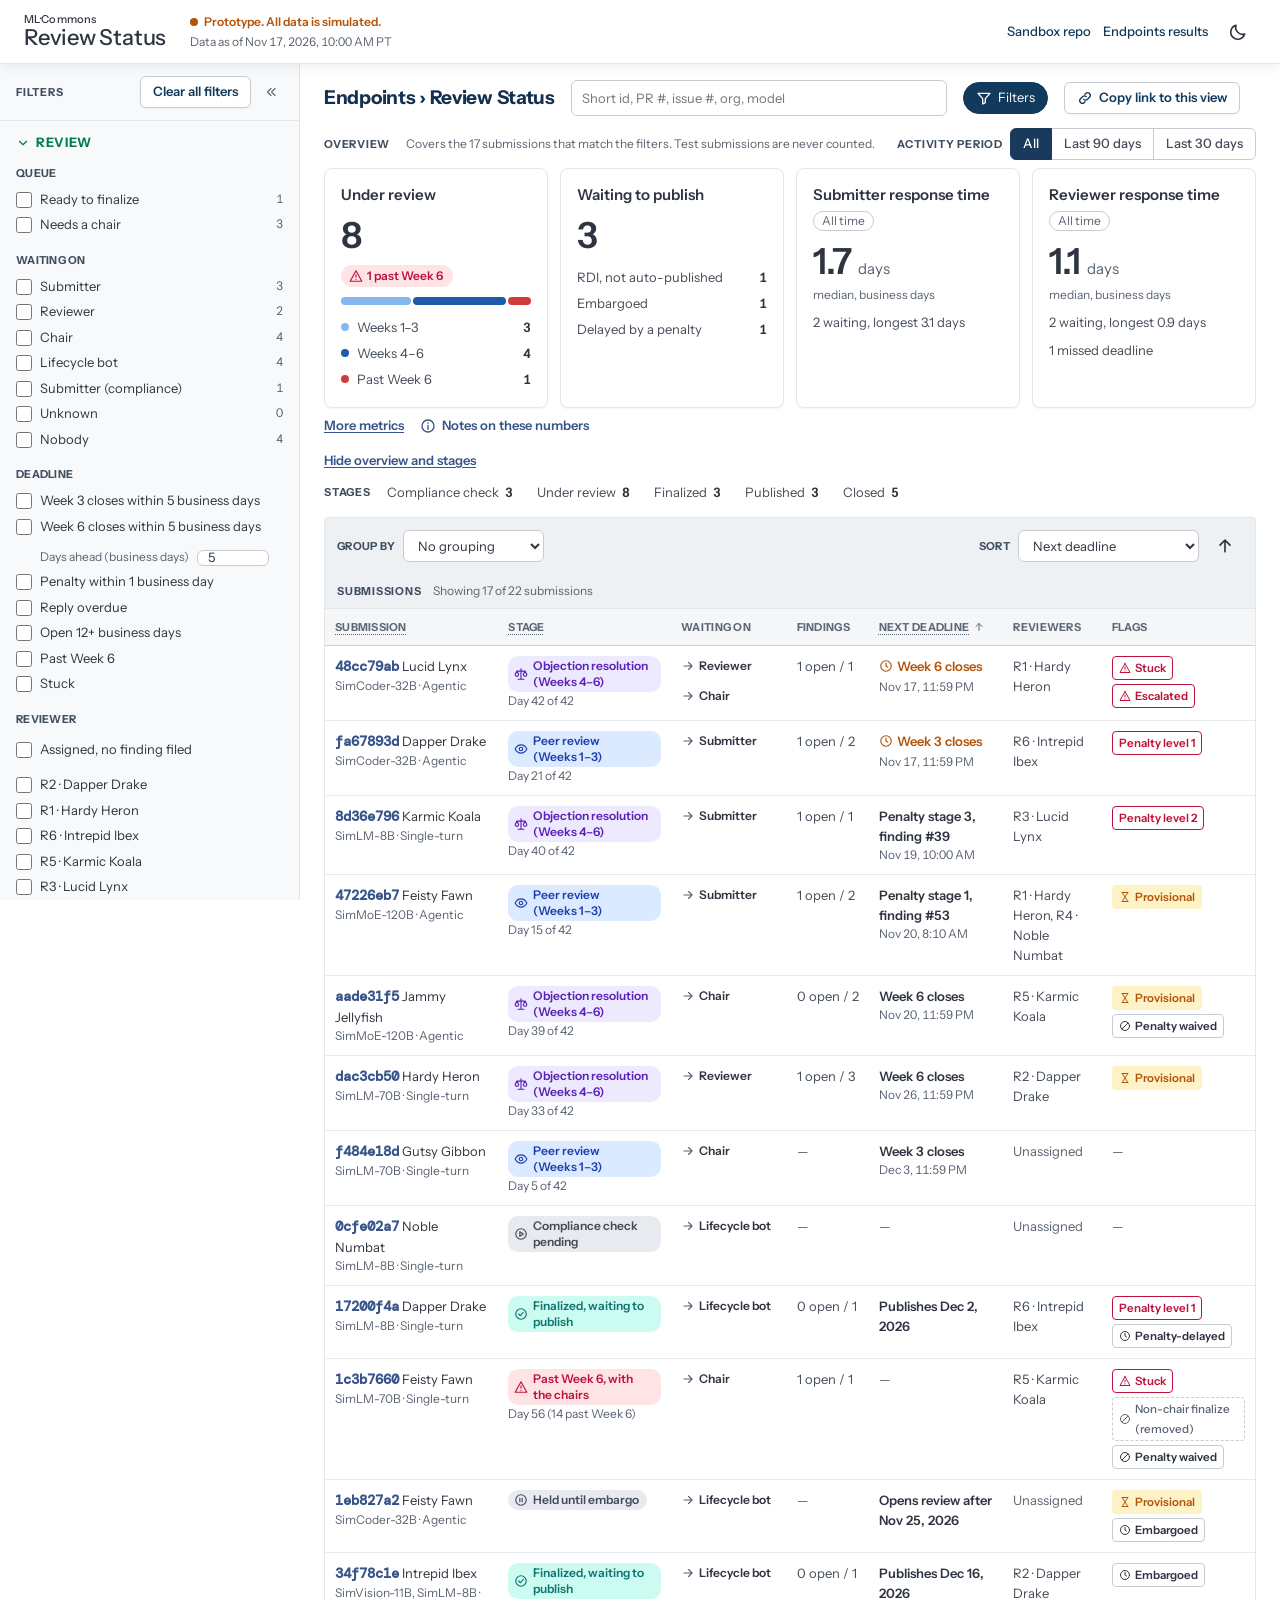
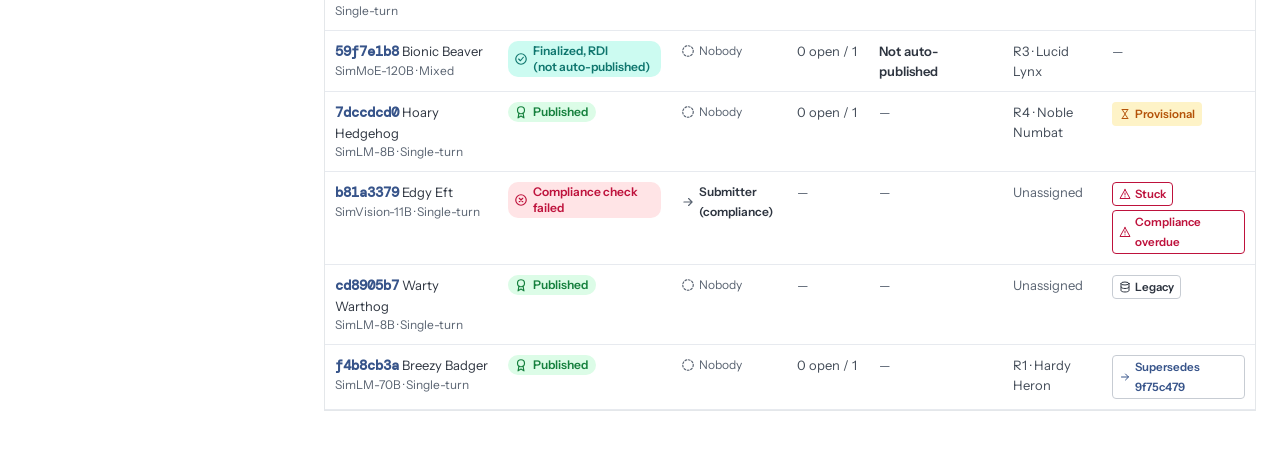
==== docs/index.html @ 15ade40d "Phones: shorter sticky bar, jumps and focus clear the sticky bars, pinned way back from a finding Fr" ====
<!doctype html>
<html lang="en">
<head>
  <meta charset="utf-8">
  <meta name="viewport" content="width=device-width, initial-scale=1">
  <title>Endpoints Review Status</title>
  <meta name="description" content="Read-only view of MLCommons Endpoints submissions in review. Prototype with simulated data.">
  <script>
    // Apply the theme before first paint (same cookie as the results visualizer).
    (function () {
      try {
        var m = document.cookie.match(/(?:^|; )theme=([^;]*)/);
        var t = m ? m[1] : null;
        var dark = t === 'dark' || (!t && window.matchMedia('(prefers-color-scheme: dark)').matches);
        if (dark) document.documentElement.classList.add('dark');
      } catch (e) { /* ignore */ }
    })();
  </script>
  <link rel="preconnect" href="https://fonts.googleapis.com">
  <link rel="preconnect" href="https://fonts.gstatic.com" crossorigin>
  <link href="https://fonts.googleapis.com/css2?family=DM+Mono:wght@400;500&family=Instrument+Sans:wght@400..700&display=swap" rel="stylesheet">
  <script>
    // If a module fails to load (e.g. a cached old file next to a new one), say so instead of
    // leaving the page blank. Plain text here: copy.js may be the file that failed.
    window.addEventListener('load', function () {
      if (window.reviewStatusReady) return;
      var n = document.getElementById('load-error');
      if (n) n.hidden = false;
    });
  </script>
  <link rel="stylesheet" href="v/3242153cf1/styles.css">
  <script type="module" src="v/3242153cf1/js/app.js"></script>
</head>
<body>
  <script>
    // Apply the remembered "filters hidden" choice before first paint (app.js stores it).
    try { if (localStorage.getItem('reviewStatus.filtersHidden') === '1') document.body.classList.add('filters-hidden'); } catch (e) { /* show by default */ }
  </script>
  <p id="load-error" class="load-error" role="alert" hidden>The page did not load. Reload it (Ctrl+Shift+R, or Cmd+Shift+R on a Mac). If it still fails, tell the page owner.</p>
  <a class="skip" href="#main" data-copy="app.skipToList">Skip to submissions</a>

  <header class="site-header">
    <div class="brand">
      <span class="brand-top" data-copy="app.brandTop">ML·Commons</span>
      <span class="brand-bottom" data-copy="app.brandBottom">Review Status</span>
    </div>
    <div class="proto">
      <span class="proto-note"><span class="proto-dot" aria-hidden="true"></span><span data-copy="app.prototype">Prototype. All data is simulated.</span></span>
      <span id="as-of" class="as-of"></span>
    </div>
    <nav class="header-links">
      <button type="button" id="menu-toggle" class="icon-btn only-phone" aria-expanded="false" aria-controls="hdr-links" data-copy-attr="aria-label:app.menu"><svg class="icon" viewBox="0 0 24 24" fill="none" stroke="currentColor" stroke-width="2" stroke-linecap="round" aria-hidden="true"><path d="M4 6h16M4 12h16M4 18h16"/></svg></button>
      <span id="hdr-links" class="hdr-links">
        <a id="source-link" class="hlink" target="_blank" rel="noopener noreferrer" hidden data-copy="app.sourceRepo">Sandbox repo</a>
        <a id="results-link" class="hlink" target="_blank" rel="noopener noreferrer" data-copy="app.resultsLink">Endpoints results</a>
      </span>
      <button type="button" id="theme-toggle" class="icon-btn" data-copy-attr="aria-label:app.themeToggle"></button>
    </nav>
  </header>

  <div id="notes" class="notes"></div>
  <p id="load-status" class="load-status" role="status"></p>

  <div class="app">
    <aside id="filters" class="sidebar" aria-label="Filters" data-copy-attr="aria-label:filters.title">
      <div id="filters-body"></div>
    </aside>
    <div id="backdrop" class="backdrop" hidden></div>

    <main id="main" class="main" tabindex="-1">
      <div id="list-view">
        <div class="title-row">
          <h1 class="view-heading"><span data-copy="app.suite">Endpoints</span> › <span data-copy="app.brandBottom">Review Status</span></h1>
          <form id="search-form" class="search" role="search">
            <label for="search" class="sr-only" data-copy="filters.search">Search</label>
            <input id="search" type="search" class="field-control" autocomplete="off" data-copy-attr="placeholder:filters.searchPlaceholder" aria-describedby="search-help">
            <span id="search-help" class="sr-only" data-copy="filters.searchHelp"></span>
          </form>
          <button type="button" id="open-filters" class="btn-pill" aria-controls="filters" aria-expanded="true">
            <svg class="icon" viewBox="0 0 24 24" fill="none" stroke="currentColor" stroke-width="2" stroke-linecap="round" stroke-linejoin="round" aria-hidden="true"><path d="M3 5h18l-7 8v6l-4 2v-8L3 5z"/></svg>
            <span data-copy="filters.open">Filters</span><span id="filters-count" class="count-pill"></span>
          </button>
          <button type="button" id="copy-link" class="btn-quiet copy-link">
            <svg class="icon" viewBox="0 0 24 24" fill="none" stroke="currentColor" stroke-width="2" stroke-linecap="round" stroke-linejoin="round" aria-hidden="true"><path d="M10 14a4 4 0 0 0 5.7 0l3-3a4 4 0 0 0-5.7-5.7l-1 1M14 10a4 4 0 0 0-5.7 0l-3 3a4 4 0 0 0 5.7 5.7l1-1"/></svg>
            <span data-copy="app.copyLink">Copy link to this view</span>
          </button>
          <span id="copy-link-status" class="meta" role="status"></span>
        </div>
        <div id="metrics"></div>
        <div id="stages"></div>
        <div class="toolbar">
          <div id="groupbar"></div>
          <div id="chips" class="chips"></div>
        </div>
        <div id="search-note"></div>
        <div id="list"></div>
      </div>
      <div id="detail-view" hidden></div>
    </main>
  </div>
</body>
</html>
---- docs/v/3242153cf1/styles.css ----
/* Endpoints review status page. Tokens follow the Endpoints results visualizer (see DESIGN.md). */

:root {
  --font: 'Instrument Sans', -apple-system, BlinkMacSystemFont, 'Segoe UI', Roboto, 'Helvetica Neue', Arial, sans-serif;
  --mono: 'DM Mono', ui-monospace, SFMono-Regular, Menlo, Consolas, monospace;

  --bg: #ffffff;
  --bg-band: #f5f6f8;
  --bg-status: #eef1f4;
  --bg-card: #ffffff;
  --bg-sidebar: #f8f9fa;
  --bg-hover: rgba(204, 235, 212, 0.25);
  --bg-selected: rgba(204, 235, 212, 0.4);
  --line: #e4e7ea;
  --line-table: #ccd2da;
  --line-row: #e7eaef;
  --line-control: #c7ccd3;
  --text: #434c58;
  --text-strong: #2e3540;
  --text-label: #3f4d5e;
  --text-muted: #596371;
  --text-th: #5d6775;
  --navy: #14304f;
  --navy-ui: #123a5c;
  --navy-card: #1a3a5e;
  --nav-pill: #e8eef5;
  --mint: #ccebd4;
  --action: #009966;
  --action-text: #007a52;
  --focus: rgba(0, 153, 102, 0.45);
  --link: #37548a;
  --link-hover: #2b416b;
  --kbd-bg: #eff1f4;
  --warn: #be123c;
  --warn-bg: #ffe4e6;
  --soon: #b45309;
  --shadow-overlay: 0 12px 28px -8px rgb(15 23 42 / 0.22), 0 2px 6px 0 rgb(15 23 42 / 0.08);
  --shadow-raised: 0 1px 2px 0 rgb(15 23 42 / 0.05);

  /* stage tones: fg / bg */
  --slate-fg: #434c58; --slate-bg: #e7eaef;
  --blue-fg: #1e40af; --blue-bg: #dbeafe;
  --violet-fg: #5b21b6; --violet-bg: #ede9fe;
  --rose-fg: #be123c; --rose-bg: #ffe4e6;
  --teal-fg: #0f766e; --teal-bg: #ccfbf1;
  --green-fg: #15803d; --green-bg: #dcfce7;
  --amber-fg: #b45309; --amber-bg: #fef3c7;
  --closed-fg: #596371;

  /* review-phase bar: ordinal blue ramp + critical (validated with the dataviz palette checker) */
  --phase-1: #86b6ef; --phase-2: #1c5cab; --phase-crit: #d03b3b;

  --header-h: 64px;
  --sidebar-w: 300px;
  --radius-control: 6px;
  --radius-card: 4px;
  --radius-panel: 8px;
  color-scheme: light;
}

@media (prefers-color-scheme: dark) {
  :root:not([data-theme="light"]) { /* only used before app.js sets the class */ }
}
html.dark {
  --bg: #1a2028;
  --bg-band: #202833;
  --bg-status: #262e3b;
  --bg-card: #2e3540;
  --bg-sidebar: #14181f;
  --bg-hover: rgba(204, 235, 212, 0.06);
  --bg-selected: #283437;
  --line: #434c58;
  --line-table: #434c58;
  --line-row: #2e3540;
  --line-control: #434c58;
  --text: #acb4bf;
  --text-strong: #ffffff;
  --text-label: #acb4bf;
  --text-muted: #a3acb8;
  --text-th: #acb4bf;
  --navy: #ffffff;
  --navy-ui: #ffffff;
  --navy-card: #566467;
  --nav-pill: #434c58;
  --action-text: #34d399;
  --link: #bed3fb;
  --link-hover: #d7e4ff;
  --kbd-bg: #2e3540;
  --warn: #fda4af;
  --warn-bg: #3b1820;
  --soon: #f1c281;

  --slate-fg: #ccd2da; --slate-bg: #2e3540;
  --blue-fg: #bed3fb; --blue-bg: #1c2b4a;
  --violet-fg: #ddd6fe; --violet-bg: #2e2550;
  --rose-fg: #fda4af; --rose-bg: #3b1820;
  --teal-fg: #99f6e4; --teal-bg: #12332f;
  --green-fg: #86efac; --green-bg: #14321f;
  --amber-fg: #f1c281; --amber-bg: #302818;
  --closed-fg: #9099a5;
  --phase-1: #2a78d6; --phase-2: #9ec5f4; --phase-crit: #d03b3b;
  color-scheme: dark;
}

* { box-sizing: border-box; }
html { background: var(--bg); }
body {
  margin: 0; background: var(--bg); color: var(--text); font-family: var(--font);
  font-size: 14px; line-height: 1.5; font-optical-sizing: auto; -webkit-font-smoothing: antialiased;
}
h1, h2, h3, h4 { margin: 0; font-weight: 600; color: var(--text-strong); }
p { margin: 0; }
a { color: var(--link); }
a:hover { color: var(--link-hover); }
button { font: inherit; color: inherit; }
.num, time { font-variant-numeric: tabular-nums; }
.mcard-value .num { font-variant-numeric: normal; }
.mono { font-family: var(--mono); font-size: 0.95em; }
.muted { color: var(--text-muted); }
.meta { font-size: 12px; line-height: 18px; color: var(--text-muted); }
.micro { font-size: 11px; line-height: 16px; font-weight: 700; letter-spacing: 0.07em; text-transform: uppercase; color: var(--text-label); }
.block { display: block; }
.nw { white-space: nowrap; }
.sr-only { position: absolute; left: 0; top: 0; width: 1px; height: 1px; padding: 0; margin: -1px; overflow: hidden; clip: rect(0 0 0 0); white-space: nowrap; border: 0; }
.icon { width: 16px; height: 16px; flex: none; vertical-align: -3px; }
[hidden] { display: none !important; }
:focus-visible { outline: 2px solid var(--action); outline-offset: 2px; border-radius: 3px; }
.skip { position: absolute; left: 8px; top: -40px; background: var(--navy-ui); color: #fff; padding: 6px 10px; border-radius: 6px; z-index: 100; }
html.dark .skip { color: #1a2028; }
.skip:focus { top: 8px; }

/* ---------------------------------------------------------------- header */
.site-header {
  position: sticky; top: 0; z-index: 40; min-height: var(--header-h); display: flex; align-items: center; gap: 12px 24px;
  flex-wrap: wrap; padding: 8px 24px; background: var(--bg); border-bottom: 1px solid var(--line);
  box-shadow: 0 4px 10px rgba(16, 32, 48, 0.06);
}
.brand { display: flex; flex-direction: column; line-height: 1; color: var(--text-strong); }
.brand-top { font-size: 11px; font-weight: 500; letter-spacing: 0.01em; }
.brand-bottom { font-size: 22px; font-weight: 500; letter-spacing: -0.01em; margin-top: 2px; }
.proto { display: flex; flex-direction: column; gap: 2px; font-size: 12px; }
.proto-note { display: inline-flex; align-items: center; gap: 6px; color: var(--amber-fg); font-weight: 600; }
.proto-dot { width: 8px; height: 8px; border-radius: 50%; background: var(--amber-fg); }
.as-of { color: var(--text-muted); }
.header-links { display: flex; align-items: center; gap: 12px; margin-left: auto; }
.hlink { font-size: 13px; font-weight: 500; color: var(--navy-ui); text-decoration: none; }
.hlink:hover { text-decoration: underline; color: var(--navy-ui); }

/* ---------------------------------------------------------------- controls */
.field-label { display: flex; align-items: center; gap: 6px; font-size: 11px; line-height: 16px; font-weight: 700; letter-spacing: 0.025em; text-transform: uppercase; color: var(--text-label); margin: 0 0 6px; }
.field-label.inline { display: inline-flex; margin: 0; }
.field-control {
  height: 36px; padding: 0 10px; border: 1px solid var(--line-control); border-radius: var(--radius-control);
  background: var(--bg); color: var(--text-strong); font: inherit; font-size: 13px;
}
.field-control.sm { height: 32px; }
.field-control.narrow { width: 72px; }
.field-control:focus { outline: none; border-color: var(--action); box-shadow: 0 0 0 2px rgba(0, 153, 102, 0.2); }
.field-control:disabled { opacity: 0.5; cursor: not-allowed; }
html.dark .field-control { background: #2e3540; }
.count-pill { display: inline-flex; align-items: center; justify-content: center; min-width: 18px; height: 18px; padding: 0 6px; border-radius: 999px; background: rgba(204, 210, 218, 0.7); color: var(--text-strong); font-size: 12px; font-weight: 600; }
.count-pill:empty { display: none; }
html.dark .count-pill { background: #2e3540; color: #ccd2da; }
.btn-quiet {
  display: inline-flex; align-items: center; gap: 6px; height: 32px; padding: 0 12px; border: 1px solid var(--line-control);
  border-radius: var(--radius-control); background: var(--bg); color: var(--navy-ui); font-size: 13px; font-weight: 600;
  cursor: pointer; box-shadow: var(--shadow-raised); text-decoration: none; white-space: nowrap;
}
.btn-quiet:hover { border-color: var(--action); color: var(--action-text); }
html.dark .btn-quiet { background: #2e3540; color: #e4e8ee; }
.btn-link { background: none; border: 0; padding: 0; color: var(--link); font-weight: 600; font-size: 13px; cursor: pointer; text-decoration: underline; text-underline-offset: 2px; }
.btn-pill {
  display: inline-flex; align-items: center; gap: 6px; height: 32px; padding: 0 12px; border: 1px solid rgba(31, 58, 92, 0.35);
  border-radius: 999px; background: transparent; color: var(--navy-ui); font-size: 13px; cursor: pointer;
}
.btn-pill[aria-expanded="true"] { background: var(--navy-ui); color: #fff; border-color: var(--navy-ui); }
html.dark .btn-pill { border-color: #737d8b; }
html.dark .btn-pill[aria-expanded="true"] { background: #3a618d; border-color: #3a618d; color: #fff; }
.btn-pill .count-pill { background: rgba(255, 255, 255, 0.85); color: var(--navy-ui); }
.icon-btn { display: inline-flex; align-items: center; justify-content: center; width: 36px; height: 36px; border: 0; border-radius: 8px; background: transparent; color: var(--text-strong); cursor: pointer; }
.icon-btn:hover { background: var(--bg-status); }
.icon-btn.xs { width: 24px; height: 24px; border-radius: 4px; }
.icon-btn.xs .icon { width: 14px; height: 14px; }
.icon-btn:disabled { opacity: 0.35; cursor: not-allowed; }
.icon-btn .icon { width: 20px; height: 20px; }
.seg-group { display: inline-flex; align-items: center; flex-wrap: wrap; }
.seg-label { margin-right: 8px; }
.seg-btn {
  height: 32px; padding: 0 12px; border: 1px solid var(--line-control); margin-left: -1px; background: var(--bg);
  color: var(--text); font-size: 13px; font-weight: 500; cursor: pointer;
}
.seg-btn:first-of-type { border-radius: 6px 0 0 6px; }
.seg-btn:last-of-type { border-radius: 0 6px 6px 0; }
.seg-btn[aria-pressed="true"], .seg-btn[aria-selected="true"] { background: #1a3a5d; border-color: #1a3a5d; color: #fff; position: relative; }
html.dark .seg-btn { background: #2e3540; }
html.dark .seg-btn[aria-pressed="true"], html.dark .seg-btn[aria-selected="true"] { background: #3a618d; border-color: #3a618d; }
kbd { font-family: var(--mono); font-size: 11px; background: var(--kbd-bg); border-radius: 4px; padding: 1px 6px; box-shadow: inset 0 -1px 0 var(--line-control); color: var(--text); }

/* ---------------------------------------------------------------- notes */
.notes { padding: 0 24px; }
.note { display: flex; align-items: center; gap: 8px; margin: 8px 0; padding: 8px 12px; border: 1px solid var(--line); border-radius: var(--radius-panel); background: var(--bg-band); font-size: 13px; }
.note > span { flex: 1; }
.note.warnings { display: block; }
.note.warnings summary { cursor: pointer; display: flex; gap: 8px; align-items: center; }
.note.warnings ul { margin: 6px 0 0 24px; padding: 0; }
.load-status { padding: 24px; }
.load-status:empty { display: none; }
.load-status.error { color: var(--warn); }

/* ---------------------------------------------------------------- layout */
.app { display: grid; grid-template-columns: var(--sidebar-w) minmax(0, 1fr); align-items: start; }
body.filters-hidden .app, body.in-detail .app { grid-template-columns: minmax(0, 1fr); }
body.filters-hidden .sidebar, body.in-detail .sidebar { display: none; }
.sidebar {
  position: sticky; top: var(--header-h); height: calc(100vh - var(--header-h)); overflow-y: auto;
  background: var(--bg-sidebar); border-right: 1px solid var(--line); padding: 0 0 24px;
}
.main { min-width: 0; padding: 16px 24px 48px; }
.main:focus { outline: none; }
.backdrop { position: fixed; inset: 0; background: rgba(0, 0, 0, 0.4); z-index: 44; }
.only-drawer { display: none; }
.only-wide { display: inline-flex; }
#hide-filters { color: var(--text-muted); }
#hide-filters:hover { color: var(--text-strong); }

.title-row { display: flex; align-items: center; gap: 12px 16px; flex-wrap: wrap; margin-bottom: 12px; }
.view-heading { font-size: 19px; font-weight: 700; letter-spacing: -0.015em; color: var(--navy); line-height: 1.375; }
.search { flex: 1; min-width: 200px; max-width: 420px; margin-left: auto; }
.search .field-control { width: 100%; }

/* ---------------------------------------------------------------- sidebar */
.sidebar-head { display: flex; align-items: center; gap: 8px; padding: 12px 16px; border-bottom: 1px solid var(--line); position: sticky; top: 0; background: var(--bg-sidebar); z-index: 1; }
.sidebar-head h2 { flex: 1; }
.fsection { border-bottom: 1px solid var(--line); }
.fsection-title { list-style: none; display: flex; align-items: center; gap: 6px; padding: 12px 16px; cursor: pointer; font-size: 13px; font-weight: 700; text-transform: uppercase; letter-spacing: 0.05em; color: var(--action-text); }
.fsection-title::-webkit-details-marker { display: none; }
.fsection[open] > .fsection-title .chev { transform: rotate(90deg); }
.fsection-title .chev { transition: transform 150ms; width: 14px; height: 14px; }
.fsection-body { padding: 0 16px 12px; }
.fgroup { border: 0; padding: 0; margin: 0 0 14px; min-width: 0; }
.fgroup legend { padding: 0; }
.checks { list-style: none; margin: 0; padding: 0; }
.checks li { margin: 0; }
.checks label, .toggle { display: flex; align-items: flex-start; gap: 8px; padding: 3px 0; font-size: 13px; cursor: pointer; color: var(--text-strong); }
.checks input, .toggle input { accent-color: var(--action); width: 16px; height: 16px; margin: 2px 0 0; flex: none; }
.checks.nested { padding-left: 24px; }
.status-row { font-weight: 600; }
.db-status { font-family: var(--mono); font-size: 10.5px; color: var(--text-muted); letter-spacing: 0; margin-left: 4px; }
.status-row .db-status, .checks .db-status { margin-left: auto; padding-left: 6px; }
.toggle { margin: 4px 0 10px; }
.inline-field { display: flex; align-items: center; gap: 8px; margin-top: 6px; }
.date-pair { display: grid; grid-template-columns: 1fr 1fr; gap: 8px; }
.date-pair label { display: flex; flex-direction: column; gap: 2px; }
.date-pair .field-control { width: 100%; min-width: 0; padding: 0 4px; font-size: 12px; }
.date-pair label { min-width: 0; }

/* ---------------------------------------------------------------- metrics */
.metrics { margin-bottom: 12px; }
.metrics-head { display: flex; align-items: center; flex-wrap: wrap; gap: 8px 16px; margin-bottom: 8px; }
.metrics-head .seg-group { margin-left: auto; }
/* Metric cards: a title, one large number, at most one supporting line, then an optional
   phase bar or breakdown list. Modelled on stat panels (DESIGN.md references 5, 12). */
.mcards { display: grid; grid-template-columns: repeat(auto-fit, minmax(220px, 1fr)); gap: 12px; }
.mcards-more { margin-top: 12px; grid-template-columns: repeat(auto-fill, minmax(200px, 1fr)); }
.mcard {
  display: flex; flex-direction: column; gap: 10px; min-width: 0;
  padding: 16px; border: 1px solid var(--line); border-radius: var(--radius-panel);
  background: var(--bg-card); box-shadow: var(--shadow-raised);
}
.mcard-main {
  display: flex; flex-direction: column; align-items: flex-start; gap: 6px;
}
.mcard-title { font-size: 15px; line-height: 20px; font-weight: 600; color: var(--text-strong); }
.period-pill {
  font-size: 12px; line-height: 16px; padding: 1px 8px;
  border: 1px solid var(--line-control); border-radius: 999px; color: var(--text-muted);
}
.mcard-value { display: flex; align-items: baseline; gap: 6px; margin-top: 4px; color: var(--text-strong); }
.mcard-value .num { font-size: 36px; line-height: 40px; font-weight: 600; letter-spacing: -0.01em; }
.mcard-value .unit { font-size: 15px; color: var(--text-muted); }
.mcard.warn .mcard-value { color: var(--warn); }
.mcard-warn { width: 22px; height: 22px; align-self: center; }
.mcard-caption { font-size: 12px; line-height: 16px; color: var(--text-muted); }
.mcard-line { margin: 0; font-size: 13px; line-height: 18px; color: var(--text); }
.mcards-more .mcard-value .num { font-size: 28px; line-height: 32px; }

.alert-chip {
  display: inline-flex; align-items: center; gap: 4px; align-self: flex-start;
  font-size: 12px; line-height: 16px; font-weight: 600; padding: 3px 10px 3px 8px; border-radius: 999px;
  color: var(--warn); background: var(--warn-bg);
}
.alert-chip .icon { width: 14px; height: 14px; }

/* Thin segmented bar: 8px, rounded ends, 2px gaps between parts. */
.phasebar { display: flex; gap: 2px; height: 8px; }
.phasebar .seg { min-width: 4px; border-radius: 999px; }
.p1 { background: var(--phase-1); }
.p2 { background: var(--phase-2); }
.p3 { background: var(--phase-crit); }

.legend { list-style: none; margin: 0; padding: 0; display: flex; flex-direction: column; gap: 2px; }
.legend-item {
  display: flex; align-items: center; gap: 8px;
  padding: 3px 0; font-size: 13px; line-height: 18px; color: var(--text);
}
.legend-item b { margin-left: auto; font-weight: 600; color: var(--text-strong); font-variant-numeric: tabular-nums; }
.legend .dot { flex: none; width: 8px; height: 8px; border-radius: 50%; }

/* "More metrics": compact rows in a grid. */
.mrows {
  display: grid; grid-template-columns: repeat(auto-fill, minmax(260px, 1fr)); column-gap: 24px;
  margin-top: 12px; padding: 4px 16px; border: 1px solid var(--line); border-radius: var(--radius-panel); background: var(--bg-card);
}
.mrows[hidden] { display: none; }
.mrow {
  display: flex; align-items: center; gap: 12px;
  padding: 10px 0; border-bottom: 1px solid var(--line-row);
}
.mrow-text { display: flex; flex-direction: column; min-width: 0; }
.mrow-name { font-size: 13px; line-height: 18px; font-weight: 600; color: var(--text-strong); }
.mrow-sub { font-size: 12px; line-height: 16px; color: var(--text-muted); }
.mrow-value { margin-left: auto; display: flex; align-items: baseline; gap: 4px; white-space: nowrap; color: var(--text-strong); }
.mrow-value .num { font-size: 20px; line-height: 24px; font-weight: 600; font-variant-numeric: normal; }
.mrow-value .unit { font-size: 12px; color: var(--text-muted); }
.mrow.warn .mrow-value { color: var(--warn); }
.mrow-warn { width: 16px; height: 16px; align-self: center; }

/* Status counts (M7): one row of plain counts, display only. */
.sc-pipeline { display: flex; flex-wrap: wrap; gap: 4px 24px; list-style: none; margin: 0; padding: 0; }
.sc-pipe {
  display: inline-flex; align-items: baseline; gap: 6px;
  font-size: 13px; line-height: 18px; color: var(--text);
}
.sc-pipe b { font-weight: 600; color: var(--text-strong); }
.sc-pipe.zero { color: var(--text-muted); }
.flag.flag-stuck, .flag.flag-penalty { color: var(--warn); border-color: currentColor; }
.waits { display: flex; flex-direction: column; gap: 2px; }
.metrics-foot { display: flex; align-items: flex-start; gap: 16px; flex-wrap: wrap; margin-top: 8px; }
.caveats { font-size: 13px; }
.caveats summary { cursor: pointer; display: inline-flex; align-items: center; gap: 6px; color: var(--link); font-weight: 600; }
.caveats ul { margin: 6px 0 0 20px; padding: 0; max-width: 80ch; }
.defs-title { margin: 12px 0 4px; font-size: 13px; font-weight: 600; color: var(--text-strong); }
.defs { margin: 0; max-width: 80ch; }
.defs dt { font-weight: 600; color: var(--text-strong); margin-top: 6px; }
.defs dd { margin: 0; color: var(--text); }
.load-error { margin: 16px; padding: 12px 16px; border: 1px solid var(--warn); border-radius: 6px; color: var(--warn); background: var(--warn-bg); font-weight: 600; }

/* ---------------------------------------------------------------- stage counts */
.stage-counts { display: flex; align-items: center; flex-wrap: wrap; gap: 8px 16px; margin-bottom: 16px; }
.stage-counts h2 { margin: 0; }
.sc-row { display: flex; flex-wrap: wrap; gap: 8px 16px; align-items: flex-start; }
.sc-status { display: flex; flex-direction: column; gap: 4px; }
.sc-head, .sc-item { display: inline-flex; align-items: center; gap: 6px; border: 1px solid transparent; background: none; padding: 2px 4px; border-radius: 6px; cursor: pointer; text-align: left; }
.sc-head { font-size: 12px; font-weight: 700; color: var(--text-strong); }
.sc-head:hover, .sc-item:hover { background: var(--bg-hover); }
.sc-head[aria-pressed="true"], .sc-item[aria-pressed="true"] { border-color: var(--action); background: var(--bg-selected); }
.sc-items { display: flex; flex-wrap: wrap; gap: 4px; }
.sc-item .num { font-weight: 600; color: var(--text-strong); min-width: 1ch; }
.sc-item.dim { opacity: 0.6; }
.sc-item.dim .pill { font-style: italic; }
.sc-total { font-weight: 700; }
.sc-closed > summary { cursor: pointer; display: inline-flex; gap: 8px; font-size: 12px; font-weight: 700; color: var(--text-strong); padding: 2px 4px; }
.sc-closed[open] { flex-basis: 100%; }

/* ---------------------------------------------------------------- pills, chips, badges */
.stage-cell { display: inline-flex; flex-direction: column; align-items: flex-start; gap: 2px; }
.stage-cell .db-status { margin-left: 0; }
.pill { display: inline-flex; align-items: center; gap: 5px; border-radius: 999px; font-weight: 600; white-space: nowrap; }
.pill-sm { font-size: 12px; line-height: 16px; padding: 2px 8px 2px 6px; }
.pill-sm .icon { width: 14px; height: 14px; }
.pill-md { font-size: 14px; line-height: 20px; padding: 4px 12px 4px 10px; }
.tone-slate { color: var(--slate-fg); background: var(--slate-bg); }
.tone-blue { color: var(--blue-fg); background: var(--blue-bg); }
.tone-violet { color: var(--violet-fg); background: var(--violet-bg); }
.tone-rose { color: var(--rose-fg); background: var(--rose-bg); }
.tone-teal { color: var(--teal-fg); background: var(--teal-bg); }
.tone-green { color: var(--green-fg); background: var(--green-bg); }
.tone-closed { color: var(--closed-fg); background: transparent; border: 1px dashed var(--closed-fg); }
.waits, .flags { display: inline-flex; flex-wrap: wrap; gap: 4px; }
.wait { display: inline-flex; align-items: center; gap: 4px; font-size: 12px; font-weight: 600; color: var(--text-strong); white-space: nowrap; }
.wait .icon { width: 14px; height: 14px; color: var(--text-muted); }
.wait-nobody { color: var(--text-muted); font-weight: 400; }
.flag { display: inline-flex; align-items: center; gap: 4px; font-size: 11.5px; font-weight: 600; padding: 1px 6px; border: 1px solid var(--line-control); border-radius: 4px; color: var(--text-strong); white-space: nowrap; }
.flag .icon { width: 12px; height: 12px; }
.flag-provisional { color: var(--amber-fg); background: var(--amber-bg); border-color: transparent; }
.flag-escalated, .flag-compliance_overdue, .flag-non_chair_finalize { color: var(--warn); border-color: currentColor; }
.flag-test { border-style: dashed; }
.turn { display: inline-flex; align-items: center; gap: 4px; font-size: 12px; font-weight: 600; }
.turn .icon { width: 14px; height: 14px; }
.turn-sub { color: var(--amber-fg); }
.turn-rev { color: var(--blue-fg); }
.turn-res { color: var(--green-fg); }
.turn-none { color: var(--warn); }
.nbadge { display: inline-flex; align-items: center; gap: 3px; font-size: 11px; font-weight: 600; padding: 0 6px; border-radius: 4px; color: var(--warn); background: var(--warn-bg); }
.nbadge .icon { width: 12px; height: 12px; }
.badge-rev { display: inline-flex; align-items: center; gap: 2px; margin-left: 6px; font-size: 12px; font-weight: 600; color: var(--blue-fg); background: var(--blue-bg); padding: 0 6px; border-radius: 4px; }
.badge-rev .icon { width: 12px; height: 12px; }
.warn-text { color: var(--warn); }
.warn-text .icon { width: 13px; height: 13px; margin-right: 3px; }
.role { display: inline-flex; align-items: center; gap: 3px; font-size: 10.5px; font-weight: 600; text-transform: uppercase; letter-spacing: 0.04em; padding: 0 5px; border: 1px solid var(--line-control); border-radius: 4px; color: var(--text-muted); }
.role .icon { width: 11px; height: 11px; }
.role-bot { border-style: dashed; }
.person { font-weight: 600; color: var(--text-strong); }
.ext { display: inline-flex; align-items: center; gap: 3px; font-weight: 600; text-decoration: none; white-space: nowrap; }
.ext:hover { text-decoration: underline; }
.ext-icon { width: 12px; height: 12px; }
.label-name { font-family: var(--mono); font-size: 12px; padding: 0 5px; border-radius: 4px; background: var(--kbd-bg); color: var(--text-strong); }
.marker { display: inline-flex; align-items: center; gap: 3px; font-size: 11px; font-weight: 600; padding: 0 6px; border-radius: 4px; border: 1px solid var(--line-control); color: var(--text-strong); }
.marker .icon { width: 11px; height: 11px; }
.markers { display: flex; gap: 4px; flex-wrap: wrap; margin: 4px 0; }

/* ---------------------------------------------------------------- toolbar */
.toolbar { display: flex; flex-direction: column; gap: 8px; padding: 10px 12px; background: var(--bg-status); border: 1px solid var(--line); border-bottom: 0; border-radius: var(--radius-card) var(--radius-card) 0 0; }
.groupbar { display: flex; align-items: center; flex-wrap: wrap; gap: 8px 16px; }
.gb-row { display: flex; align-items: center; flex-wrap: wrap; gap: 8px; min-width: 0; }
.gb-sort { margin-left: auto; }
.gchips { display: flex; align-items: center; flex-wrap: wrap; gap: 6px; }
.gchip { display: inline-flex; align-items: center; gap: 2px; height: 32px; padding: 0 2px 0 4px; border: 1px solid var(--line-control); border-radius: 999px; background: var(--bg); font-size: 13px; font-weight: 600; color: var(--text-strong); }
.gchip-n { display: inline-flex; width: 20px; height: 20px; align-items: center; justify-content: center; border-radius: 50%; background: var(--navy-ui); color: var(--bg); font-size: 11px; margin-right: 4px; }
.gsep { color: var(--text-muted); }
.spacer { flex: 1; }
.chips { display: flex; flex-wrap: wrap; gap: 6px; }
.chips:empty { display: none; }
.chip { display: inline-flex; align-items: center; gap: 4px; height: 28px; padding: 0 6px 0 10px; border: 1px solid var(--action); border-radius: 999px; background: var(--bg-selected); color: var(--text-strong); font-size: 12px; font-weight: 600; cursor: pointer; max-width: 100%; }
.chip span { overflow: hidden; text-overflow: ellipsis; white-space: nowrap; }
.chip .icon { width: 14px; height: 14px; }

/* ---------------------------------------------------------------- list */
.list-head { display: flex; align-items: baseline; gap: 12px; padding: 8px 12px; border: 1px solid var(--line); border-top: 0; background: var(--bg-status); }
.table-wrap { position: relative; border: 1px solid var(--line); border-top: 0; overflow-x: auto; }
table.data { width: 100%; border-collapse: collapse; font-size: 13px; line-height: 20px; }
table.data thead th { position: sticky; top: 0; background: var(--bg-band); z-index: 1; text-align: left; font-size: 11px; line-height: 16px; font-weight: 700; letter-spacing: 0.025em; text-transform: uppercase; color: var(--text-th); padding: 10px 12px; border-bottom: 1px solid var(--line-table); white-space: nowrap; }
.th-sort { background: none; border: 0; padding: 0; font: inherit; color: inherit; text-transform: inherit; letter-spacing: inherit; cursor: pointer; display: inline-flex; align-items: center; gap: 4px; text-decoration: underline dotted; text-underline-offset: 3px; }
.th-sort:hover { color: var(--action-text); }
.sort-ic { width: 12px; height: 12px; }
table.data td { padding: 10px 12px; border-bottom: 1px solid var(--line-row); vertical-align: top; color: var(--text); }
tr.row:hover td { background: var(--bg-hover); }
tr.row[data-depth="1"] td:first-child { padding-left: 28px; }
tr.row[data-depth="2"] td:first-child { padding-left: 44px; }
tr.row[data-depth="3"] td:first-child { padding-left: 60px; }
.sub-link { font-weight: 600; color: var(--link); text-decoration: none; font-size: 13.5px; }
.sub-link:hover { text-decoration: underline; }
.c-id .block { color: var(--text-strong); }
.c-id .meta { color: var(--text-muted); }
.also { font-style: italic; }
.due-kind { display: inline-flex; align-items: center; gap: 4px; font-weight: 600; color: var(--text-strong); }
.due-kind.soon { color: var(--soon); }
.due-kind .icon { width: 14px; height: 14px; }
.due-fin { font-weight: 600; color: var(--text-strong); }
.group-row th { padding: 0; text-align: left; background: var(--bg); border-bottom: 1px solid var(--line-row); }
.group-btn { display: flex; align-items: center; flex-wrap: wrap; gap: 4px 8px; width: 100%; padding: 8px 12px; border: 0; background: transparent; cursor: pointer; text-align: left; font-size: 13px; }
.group-btn:hover { background: var(--bg-hover); }
.group-row[data-depth="0"] .group-btn { background: var(--bg-band); }
.group-row[data-depth="1"] .group-btn { padding-left: 28px; }
.group-row[data-depth="2"] .group-btn { padding-left: 44px; }
.group-btn .chev { width: 14px; height: 14px; }
.group-key { color: var(--text-muted); }
.group-name { font-weight: 700; color: var(--text-strong); }
.group-sum { flex-basis: 100%; padding-left: 22px; }
.empty { padding: 24px; text-align: center; color: var(--text-muted); }

/* ---------------------------------------------------------------- detail */
.detail-top { display: flex; align-items: center; justify-content: space-between; gap: 12px; margin-bottom: 12px; }
.btn-back { display: inline-flex; align-items: center; gap: 4px; height: 32px; padding: 0 10px; border: 0; border-radius: 6px; background: var(--kbd-bg); color: var(--text); cursor: pointer; font-size: 14px; }
.detail-head { margin-bottom: 16px; }
.detail-title { font-size: 26px; line-height: 34px; font-weight: 600; color: var(--text-strong); }
.detail-title:focus { outline: none; }
.detail-title .sep { color: var(--text-muted); }
.detail-head > p { display: flex; align-items: center; gap: 6px; flex-wrap: wrap; margin-top: 2px; }
.status-strip { display: flex; align-items: flex-start; gap: 8px 12px; flex-wrap: wrap; margin-top: 10px; }
.status-strip .stage-cell { flex-direction: row; align-items: center; gap: 8px; }
.detail-links { display: flex; gap: 8px; flex-wrap: wrap; margin-top: 12px; }
.cards { display: grid; grid-template-columns: repeat(auto-fill, minmax(320px, 1fr)); gap: 12px; margin-bottom: 16px; align-items: start; }
.card { border: 1px solid var(--line-table); border-radius: var(--radius-card); background: var(--bg-card); overflow: hidden; }
.card-title { background: var(--navy-card); color: #fff; font-size: 14px; font-weight: 600; padding: 6px 12px; }
.card-body { padding: 12px; font-size: 13px; }
.kv { display: grid; grid-template-columns: minmax(120px, 42%) 1fr; gap: 4px 12px; margin: 0; }
.kv dt { color: var(--text-muted); text-align: right; font-size: 12px; line-height: 20px; }
.kv dd { margin: 0; color: var(--text-strong); font-weight: 500; min-width: 0; overflow-wrap: anywhere; }
.wait-list { list-style: none; margin: 0; padding: 0; display: flex; flex-direction: column; gap: 8px; }
.wait-list ul { margin: 2px 0 0 20px; padding: 0; color: var(--text); }
.wait-list .wait { font-size: 14px; }
table.mini { width: 100%; border-collapse: collapse; font-size: 13px; }
table.mini th { text-align: left; font-size: 11px; text-transform: uppercase; letter-spacing: 0.025em; color: var(--text-th); padding: 4px 6px; border-bottom: 1px solid var(--line-table); }
table.mini td { padding: 6px; border-bottom: 1px solid var(--line-row); vertical-align: top; }

.panel-tabs { display: none; margin-bottom: 8px; }
.panels { display: grid; grid-template-columns: minmax(0, 1fr) minmax(0, 1fr); gap: 12px; align-items: start; }
.panel { border: 1px solid var(--line-table); border-radius: var(--radius-card); background: var(--bg-card); min-width: 0; }
.panel-title { display: flex; align-items: center; gap: 8px; background: var(--navy-card); color: #fff; font-size: 14px; padding: 6px 12px; border-radius: 3px 3px 0 0; }
.panel-title .panel-link { margin-left: auto; color: #fff; font-size: 12px; }
.panel-body { padding: 12px; }
.tl-controls { display: flex; flex-wrap: wrap; gap: 8px; align-items: center; justify-content: space-between; margin-bottom: 8px; }
.tl-types { display: flex; flex-wrap: wrap; gap: 2px 10px; border: 0; margin: 0; padding: 0; font-size: 12px; }
.tl-types label { display: inline-flex; align-items: center; gap: 4px; cursor: pointer; }
.tl-types input { accent-color: var(--action); }

.timeline { list-style: none; margin: 0; padding: 0 0 0 4px; position: relative; }
.timeline::before { content: ''; position: absolute; left: 13px; top: 4px; bottom: 4px; width: 2px; background: var(--line); }
.ev { position: relative; padding: 6px 0 6px 30px; }
.ev-head { display: flex; flex-wrap: wrap; align-items: baseline; gap: 2px 6px; font-size: 13px; }
.ev-ic { position: absolute; left: 0; top: 7px; width: 22px; height: 22px; padding: 3px; border-radius: 50%; background: var(--bg-card); border: 1px solid var(--line-table); color: var(--text-muted); }
.condensed .ev-ic { border-color: transparent; background: var(--bg-card); }
.ev-text { flex: 1 1 auto; min-width: 0; }
.ev-time { font-size: 12px; color: var(--text-muted); white-space: nowrap; }
.ev-link { font-size: 12px; }
.ev-msg { color: var(--text); }
.ev-comment, .ev-review, .ev-body { margin: 4px 0; }
.ev-comment .md, .ev-review .md, .ev-body .md { margin-top: 4px; padding: 8px 10px; border: 1px solid var(--line-table); border-radius: 6px; background: var(--bg); font-size: 13px; }
.ev-comment.is-bot .md { border-style: dashed; background: var(--bg-band); }
.ev-finalized .label-name { background: var(--teal-bg); color: var(--teal-fg); }
.fin-note { display: inline-flex; align-items: center; gap: 3px; font-size: 12px; font-weight: 600; }
.fin-note.ok { color: var(--green-fg); }
.fin-note .icon { width: 12px; height: 12px; }
.check-failure .ev-ic { color: var(--warn); }
.check-success .ev-ic { color: var(--green-fg); }
.check-result { color: var(--text-strong); }
.check-failure .check-result { color: var(--warn); }
.from-db { font-size: 10.5px; font-weight: 700; text-transform: uppercase; letter-spacing: 0.05em; color: var(--text-muted); border: 1px solid var(--line-control); border-radius: 4px; padding: 0 4px; }
.ev-body { padding-left: 30px; }
.md p, .md ul, .md ol, .md pre, .md blockquote { margin: 0 0 6px; }
.md > :last-child { margin-bottom: 0; }
.md pre { overflow-x: auto; background: var(--kbd-bg); padding: 6px 8px; border-radius: 4px; }
.md code { font-family: var(--mono); font-size: 12px; background: var(--kbd-bg); padding: 0 3px; border-radius: 3px; }
.md blockquote { border-left: 3px solid var(--line-table); padding-left: 8px; color: var(--text-muted); }
.md .md-h { font-weight: 700; color: var(--text-strong); }
.mention { font-weight: 600; color: var(--text-strong); }

.tree { list-style: none; margin: 0; padding: 0; }
.tree ul { list-style: none; margin: 0; padding: 0 0 0 18px; border-left: 1px solid var(--line); margin-left: 9px; }
.tnode { outline: none; }
.tnode-row { display: flex; align-items: flex-start; gap: 4px; padding: 6px 6px 6px 2px; border-radius: 6px; cursor: pointer; border-left: 3px solid transparent; }
.tnode-row:hover { background: var(--bg-hover); }
.tnode.selected > .tnode-row { background: var(--bg-selected); border-left-color: var(--action); }
.tnode:focus-visible > .tnode-row { outline: 2px solid var(--action); outline-offset: 0; }
.twisty, .twisty-space { width: 18px; height: 20px; flex: none; display: inline-flex; align-items: center; justify-content: center; color: var(--text-muted); }
.twisty .icon { width: 14px; height: 14px; }
.tnode-body { flex: 1; min-width: 0; display: flex; flex-wrap: wrap; align-items: baseline; gap: 2px 6px; font-size: 13px; }
.node-state { display: inline-flex; align-items: center; gap: 3px; font-size: 12px; font-weight: 600; }
.node-state .icon { width: 14px; height: 14px; }
.node-state.is-open { color: var(--green-fg); }
.node-state.is-closed { color: var(--violet-fg); }
.node-num { color: var(--text-muted); }
.node-title { font-weight: 600; color: var(--text-strong); }
.node-meta { display: flex; flex-wrap: wrap; gap: 0 4px; width: 100%; }
.node-meta .dot { color: var(--text-muted); }
.node-badges { display: flex; flex-wrap: wrap; gap: 4px; width: 100%; }
.tag-type { font-weight: 600; color: var(--text-strong); }
.node-link { flex: none; font-size: 12px; }
.convo { margin-top: 12px; border-top: 1px solid var(--line); padding-top: 12px; }
.convo-head { display: flex; align-items: center; gap: 12px; margin-bottom: 8px; }
.convo-head h3 { flex: 1; }
.only-narrow { display: none; }
.band { margin: 8px 0; padding: 4px 8px 4px 6px; border-left: 4px solid var(--amber-fg); background: var(--amber-bg); border-radius: 0 6px 6px 0; }
.band-reviewer { border-left-color: var(--blue-fg); background: var(--blue-bg); }
html.dark .band { background: rgba(48, 40, 24, 0.6); }
html.dark .band-reviewer { background: rgba(28, 43, 74, 0.6); }
.band-title { display: flex; align-items: center; flex-wrap: wrap; gap: 6px; font-size: 12px; font-weight: 700; color: var(--text-strong); padding: 4px 0; }
.band-title .icon { width: 14px; height: 14px; }
.band .timeline::before { background: transparent; }

/* ---------------------------------------------------------------- responsive */
@media (max-width: 1279px) {
}
@media (max-width: 1023px) {
  .app { grid-template-columns: minmax(0, 1fr); }
  .sidebar { position: fixed; top: 0; left: 0; bottom: 0; height: 100vh; width: min(320px, 88vw); z-index: 45; transform: translateX(-100%); transition: transform 250ms ease-out; box-shadow: var(--shadow-overlay); }
  .sidebar.open { transform: none; }
  body.filters-hidden .sidebar { display: block; }
  .only-drawer { display: inline-flex; }
  .only-wide { display: none; }
  #open-filters[aria-expanded="true"] { background: transparent; color: var(--navy-ui); border-color: rgba(31, 58, 92, 0.35); }
}
@media (max-width: 959px) {
  .panel-tabs { display: inline-flex; }
  .panels { grid-template-columns: minmax(0, 1fr); }
  .panels[data-tab="pr"] #panel-issues, .panels[data-tab="issues"] #panel-pr { display: none; }
  .only-narrow { display: inline; }
  #panel-issues[data-convo="1"] .tree-wrap { display: none; }
  #panel-issues[data-convo="0"] .convo { display: none; }
  .convo { margin-top: 0; border-top: 0; padding-top: 0; }
}
@media (max-width: 760px) {
  .site-header { padding: 8px 16px; gap: 8px 12px; position: static; }
  .brand-bottom { font-size: 18px; }
  .header-links { margin-left: auto; }
  .hlink { display: none; }
  .main { padding: 12px 16px 40px; }
  .notes { padding: 0 16px; }
  .sidebar { top: 0; }
  .search { max-width: none; flex-basis: 100%; order: 3; }
  .mcard-value .num { font-size: 30px; line-height: 34px; }
  .mcards { grid-template-columns: repeat(2, minmax(0, 1fr)); }
  .mcard.wide { grid-column: span 2; }
  .mcard { padding: 14px; }
  .metrics-head .seg-group { margin-left: 0; }
  .kv { grid-template-columns: minmax(0, 40%) 1fr; }
  .cards { grid-template-columns: minmax(0, 1fr); }
  .detail-title { font-size: 22px; line-height: 28px; }
  .kbd-hint { display: none; }

  .list-head, .toolbar { border-radius: 0; }
  .groupbar .spacer { display: none; }
}
/* The list becomes cards when it is too narrow for the table (about 905px of columns),
   on phones and on mid-width screens with the filters open. Keyed to the list's own width. */
#list { container: list / inline-size; }
@container list (max-width: 919px) {
  /* One hover colour for the whole card, not per cell; flags in a row, as on phones. */
  table.data tr.row:hover td { background: transparent; }
  table.data tr.row:hover { background: var(--bg-hover); }
  table.data td[data-col="flags"] .flags { flex-direction: row; flex-wrap: wrap; }
  .table-wrap { overflow: visible; border: 0; }
  table.data, table.data tbody { display: block; }
  table.data thead { display: none; }
  table.data tr.row { display: grid; grid-template-columns: 1fr 1fr; gap: 6px 12px; padding: 12px; margin: 8px 0; border: 1px solid var(--line-table); border-radius: var(--radius-card); background: var(--bg-card); }
  table.data tr.row td { display: block; padding: 0; border: 0; min-width: 0; max-width: none; }
  table.data tr.row td[data-label]::before { content: attr(data-label); display: block; font-size: 10.5px; font-weight: 700; text-transform: uppercase; letter-spacing: 0.04em; color: var(--text-th); }
  table.data td[data-col="id"], table.data td[data-col="stage"], table.data td[data-col="flags"], table.data td[data-col="links"] { grid-column: 1 / -1; }
  tr.row[data-depth] td:first-child { padding-left: 0 !important; }
  tr.row[data-depth="1"], tr.row[data-depth="2"], tr.row[data-depth="3"] { margin-left: 8px !important; }
  table.data tr.group-row, table.data tr.group-row th { display: block; }
  table.data tbody > tr:not(.row):not(.group-row) { display: block; }
  table.data tbody > tr:not(.row):not(.group-row) td { display: block; }
  .group-row[data-depth="1"] .group-btn, .group-row[data-depth="2"] .group-btn { padding-left: 16px; }
}
@media (prefers-reduced-motion: reduce) { * { transition: none !important; } }

/* column sizing for the list at desktop widths */
@media (min-width: 761px) {
  table.data td, table.data thead th { padding-left: 10px; padding-right: 10px; }
  td[data-col="findings"] > span:first-child { white-space: nowrap; }
  td[data-col="findings"] .meta { white-space: nowrap; font-size: 11.5px; }
  td[data-col="id"] { min-width: 170px; }
  td[data-col="due"] { min-width: 130px; }
  td[data-col="stage"] .pill { white-space: normal; }
  td[data-col="stage"] { min-width: 160px; max-width: 220px; }
  td[data-col="flags"] .flags { flex-direction: column; align-items: flex-start; }
  td[data-col="links"] { white-space: nowrap; }
}
.wait-line { display: block; margin-bottom: 4px; }
.wait-line:last-child { margin-bottom: 0; }
.wait-why { font-size: 11.5px; line-height: 15px; }
@media (min-width: 761px) { td[data-col="wait"] { min-width: 110px; max-width: 200px; } td[data-col="wait"] .wait { white-space: normal; } }
td[data-col="stage"] .pill { border-radius: 10px; }
@media (min-width: 761px) {
  td[data-col="flags"] { min-width: 150px; max-width: 210px; }
  td[data-col="flags"] .flag { white-space: normal; }
  td[data-col="rev"] { min-width: 90px; }
}
.status-strip .stage-cell { flex-wrap: wrap; max-width: 100%; }
.status-strip .pill { white-space: normal; }

/* ---- Round 1 (D10–D26) ---- */
.only-phone { display: none; }
.hdr-links { display: flex; align-items: center; gap: 12px; }
.hlink[hidden] { display: none !important; }
@media (max-width: 760px) {
  .only-phone { display: inline-flex; }
  .header-links { position: relative; }
  .hdr-links { display: none; position: absolute; right: 0; top: 100%; margin-top: 6px; flex-direction: column; align-items: flex-start; gap: 10px; padding: 12px 14px; background: var(--bg-card); border: 1px solid var(--line-table); border-radius: var(--radius-panel); box-shadow: var(--shadow-overlay); z-index: 40; white-space: nowrap; }
  .hdr-links.open { display: flex; }
  .hdr-links .hlink { display: inline; }
}
.copy-link .icon { width: 16px; height: 16px; }
.overview-toggle { display: flex; align-items: center; gap: 8px; flex-wrap: wrap; margin: 0 0 12px; }
.overview-toggle.collapsed { padding: 8px 12px; border: 1px dashed var(--line-table); border-radius: var(--radius-panel); }
.chip-toggle { padding: 0 10px; border-style: dashed; background: transparent; }
.chip-toggle.on { border-style: solid; background: var(--bg-selected); }
.wait-you > span { font-weight: 700; }
.wait-unknown { color: var(--text-muted); }
.turn-waived { color: var(--text-muted); }
a.flag { text-decoration: none; color: var(--link); }
a.flag:hover { text-decoration: underline; }
.sc-closed { display: flex; flex-direction: column; gap: 6px; }
.n-row { padding-left: 24px; }
.n-row .inline-field { display: flex; align-items: center; gap: 8px; }

/* Detail: compact top band, collapsible details (D13) */
.detail-head { margin-bottom: 12px; }
.detail-head-row { display: flex; align-items: center; justify-content: space-between; flex-wrap: wrap; gap: 8px 16px; }
.detail-head-row .detail-links { margin: 0; }
.status-strip { margin-top: 6px; }
.top-band { display: grid; grid-template-columns: minmax(220px, 1fr) minmax(0, 2fr) minmax(250px, 1fr); gap: 12px; margin-bottom: 12px; align-items: start; }
.top-band.with-pub { grid-template-columns: minmax(200px, 1fr) minmax(0, 2fr) minmax(230px, 1fr) minmax(230px, 1fr); }
.top-band .card-body { padding: 10px 12px; }
.card-clock .kv, .card-pub .kv { grid-template-columns: auto 1fr; }
.todo-list { list-style: none; margin: 0; padding: 0; display: flex; flex-direction: column; gap: 10px; }
.todo + .todo { border-top: 1px solid var(--line); padding-top: 10px; }
.todo p { margin: 4px 0 0; }
.todo-head { display: flex; align-items: center; gap: 6px; flex-wrap: wrap; }
.todo-ask q { font-style: italic; color: var(--text-strong); }
.todo-how { font-weight: 600; color: var(--text-strong); }
.more-details { margin-bottom: 16px; border: 1px solid var(--line-table); border-radius: var(--radius-panel); padding: 6px 12px; }
.more-details > summary { cursor: pointer; display: inline-flex; align-items: center; gap: 6px; font-weight: 600; font-size: 13px; color: var(--text-strong); padding: 2px 0; }
.more-details > summary .chev { width: 14px; height: 14px; transition: transform .15s; }
.more-details[open] > summary .chev { transform: rotate(90deg); }
.more-details .cards { margin: 8px 0 6px; }
@media (max-width: 1279px) {
  .top-band, .top-band.with-pub { grid-template-columns: minmax(0, 1fr) minmax(0, 1fr); }
  .top-band .card-todo { grid-column: 1 / -1; }
}
@media (max-width: 760px) {
  .top-band, .top-band.with-pub { grid-template-columns: minmax(0, 1fr); }
}

/* Conversation turn table (D15) and Markdown tables (D24) */
.turn-table-wrap { margin: 4px 0 12px; overflow-x: auto; }
.turn-table { width: 100%; }
.turn-table td { padding: 3px 6px; font-size: 12.5px; border-bottom: 1px solid var(--line-row); }
.turn-table tr.current td { font-weight: 700; color: var(--text-strong); }
#jump-turn { display: inline-block; margin-top: 6px; font-size: 13px; }
.band:focus { outline: 2px solid var(--focus); }
.md-table { overflow-x: auto; margin: 6px 0; }
.md-table table { border-collapse: collapse; font-size: 12.5px; }
.md-table th, .md-table td { border: 1px solid var(--line-table); padding: 3px 8px; text-align: left; vertical-align: top; }
.md-table th { background: var(--bg-band); }

/* D26: flags wrap without clipping */
@media (min-width: 761px) {
  td[data-col="flags"] .flags { flex-wrap: wrap; }
}
/* D26: the list fits 1440 with the sidebar open; long cells wrap instead of widening the table */
@media (min-width: 761px) {
  table.data thead th { white-space: normal; vertical-align: bottom; }
  td[data-col="findings"] { max-width: 140px; }
  td[data-col="findings"] .meta { white-space: normal; }
  td[data-col="wait"] { min-width: 110px; }
}

/* ---- Round 2 ---- */
.opt-count { margin-left: auto; padding-left: 8px; font-size: 12px; color: var(--text-muted); }
.checks label.is-disabled { color: var(--text-muted); cursor: not-allowed; }
.opt-why { padding-left: 24px; }
.flag-non_chair_finalize_removed { color: var(--text-muted); border-style: dashed; font-weight: 500; }
.md-inline code { font-family: var(--mono); font-size: 0.92em; padding: 0 3px; border-radius: 3px; background: var(--kbd-bg); font-style: normal; }
.todo-node { font-weight: 600; }
.wait-list .referral { list-style: none; margin-left: 20px; }
.band-title .meta { font-weight: 500; }
.t-short { display: none; }
@media (max-width: 760px) {
  .turn-table .t-long { display: none; }
  .turn-table .t-short { display: inline; white-space: nowrap; }
}
.nowrap { white-space: nowrap; }

/* Sticky bars. Narrow screens: the Group by / Sort toolbar stays above the list while it scrolls.
   Detail view: the PR / Issues tabs and each panel's title stay while the panel scrolls. */
:root { --tabs-h: 52px; }
.panel-title { position: sticky; top: var(--header-h); z-index: 5; }
@media (max-width: 1023px) {
  .toolbar { position: sticky; top: var(--header-h); z-index: 20; box-shadow: 0 1px 0 var(--line); }
}
@media (max-width: 959px) {
  .panel-tabs-bar { position: sticky; top: var(--header-h); z-index: 6; height: var(--tabs-h); display: flex; align-items: center; background: var(--bg); }
  .panel-tabs { margin: 0; }
  .panel-title { top: calc(var(--header-h) + var(--tabs-h)); }
}
@media (max-width: 760px) {
  /* The site header scrolls away on phones, so the sticky bars sit at the top of the screen. */
  .toolbar { top: 0; margin: 0 -16px; padding: 8px 16px; border-left: 0; border-right: 0; }
  .panel-tabs-bar { top: 0; }
  .panel-title { top: var(--tabs-h); }
  .groupbar { flex-direction: column; align-items: stretch; gap: 6px; }
  .gb-row { flex-wrap: wrap; gap: 6px 8px; }
  .gb-row > .field-label { flex: 0 0 60px; }
  .gb-sort { margin-left: 0; flex-wrap: nowrap; }
  .gchips { flex: 1 1 calc(100% - 68px); min-width: 0; gap: 6px; }
  .gchip { white-space: nowrap; }
  .gchips select { flex: 1 1 110px; min-width: 110px; }
  .gb-sort > select { flex: 1 1 0; min-width: 0; }
  /* Reordering levels needs the arrows; on phones, remove and re-add a level instead. */
  .gchip [data-gmove] { display: none; }
  .gchip { padding-right: 2px; }
  /* Group order and expand/collapse share one short row under the chips. */
  #g-sort { flex: 1 1 0; min-width: 0; }
  #expand-all, #collapse-all { padding: 4px 8px; white-space: nowrap; }
  /* Header: brand and icons on one line, the prototype note below. */
  .site-header { flex-wrap: wrap; }
  .proto { order: 3; flex-basis: 100%; }
  /* Title row: the header already names the page; Filters and Copy link share a row, search below. */
  .view-heading { position: absolute; width: 1px; height: 1px; overflow: hidden; clip: rect(0 0 0 0); white-space: nowrap; }
  .title-row { gap: 8px; }
  #open-filters, .copy-link { flex: 1 1 auto; justify-content: center; }
}

/* Sizes of the sticky bars. They set the sticky offsets and the scroll padding, so jumps,
   scrollIntoView and keyboard focus land below the bars instead of under them.
   --toolbar-h is measured by app.js (the list toolbar's height varies with grouping and filters). */
:root { --stick-header: var(--header-h); --stick-tabs: 0px; --ptitle-h: 34px; --convo-h: 0px; }
@media (max-width: 959px) { :root { --stick-tabs: var(--tabs-h); } }
@media (max-width: 760px) { :root { --stick-header: 0px; } }
html { scroll-padding-top: calc(var(--stick-header) + 8px); }
@media (max-width: 1023px) { html { scroll-padding-top: calc(var(--stick-header) + var(--toolbar-h, 0px) + 8px); } }
html:has(body.in-detail) { scroll-padding-top: calc(var(--stick-header) + var(--stick-tabs) + var(--ptitle-h) + var(--convo-h) + 8px); }
.panel-title { min-height: var(--ptitle-h); box-sizing: border-box; }
.panels { scroll-margin-top: calc(var(--stick-header) + var(--stick-tabs)); }

/* Grouping tools sit in the list head once a grouping is set. */
.gb-tools { display: flex; align-items: center; flex-wrap: wrap; gap: 8px; margin-left: auto; }

@media (max-width: 1023px) {
  /* Filter chips in the sticky toolbar: one line that scrolls sideways, so the bar keeps its height. */
  .toolbar .chips { flex-wrap: nowrap; overflow-x: auto; scrollbar-width: none; margin: 0 -12px; padding: 0 12px 2px; }
  .toolbar .chips::-webkit-scrollbar { display: none; }
  .toolbar .chip { flex: none; }
  .list-head { flex-wrap: wrap; row-gap: 8px; }
  .gb-tools { width: 100%; margin-left: 0; }
  .gb-tools #g-sort, .gb-tools #g-add { flex: 1 1 140px; min-width: 140px; }
  .gb-tools .btn-quiet { flex: 1 1 auto; }
}

@media (max-width: 959px) {
  /* In a finding's conversation, its heading and the way back stay under the tabs and panel title. */
  html:has(#panel-issues[data-convo="1"]) { --convo-h: 52px; }
  #panel-issues[data-convo="1"] .convo-head {
    position: sticky; top: calc(var(--stick-header) + var(--stick-tabs) + var(--ptitle-h)); z-index: 4;
    min-height: 52px; box-sizing: border-box; margin: -12px -12px 8px; padding: 4px 12px;
    background: var(--bg-card); border-bottom: 1px solid var(--line);
  }
  #back-to-tree { order: -1; display: inline-flex; align-items: center; gap: 2px; min-height: 44px; }
  #back-to-tree .icon { width: 16px; height: 16px; }
  .panel-tabs-bar .panel-tabs { display: flex; flex: 1; }
  .panel-tabs .seg-btn { flex: 1; }
}

@media (max-width: 760px) {
  /* Turn table: keep who, start and business days; "Ended" is the next row's start. */
  .turn-table th:nth-child(3), .turn-table td:nth-child(3), .turn-table th:nth-child(5), .turn-table td:nth-child(5) { display: none; }
  /* Tap targets about 44px; 16px text in fields stops iOS zooming on focus. */
  .seg-btn, .btn-back, #open-filters, .copy-link { min-height: 44px; }
  .icon-btn { width: 44px; height: 44px; }
  .icon-btn.xs { width: 32px; height: 32px; }
  .gchip [data-gremove] { width: 36px; height: 36px; }
  .gchip { height: 40px; }
  .field-control, .field-control.sm { height: 40px; font-size: 16px; }
  /* Finding rows: the GitHub link goes under the title instead of taking a column. */
  .tnode-row { flex-wrap: wrap; }
  .tnode-row .node-link { flex-basis: 100%; padding-left: 22px; min-height: 32px; display: inline-flex; align-items: center; }
}

/* Cards: a tap anywhere on the card opens the submission. Other links stay on top. */
@container list (max-width: 919px) {
  table.data tr.row { position: relative; }
  table.data .sub-link::after { content: ''; position: absolute; inset: 0; }
  table.data tr.row a:not(.sub-link), table.data tr.row button { position: relative; z-index: 1; }
}
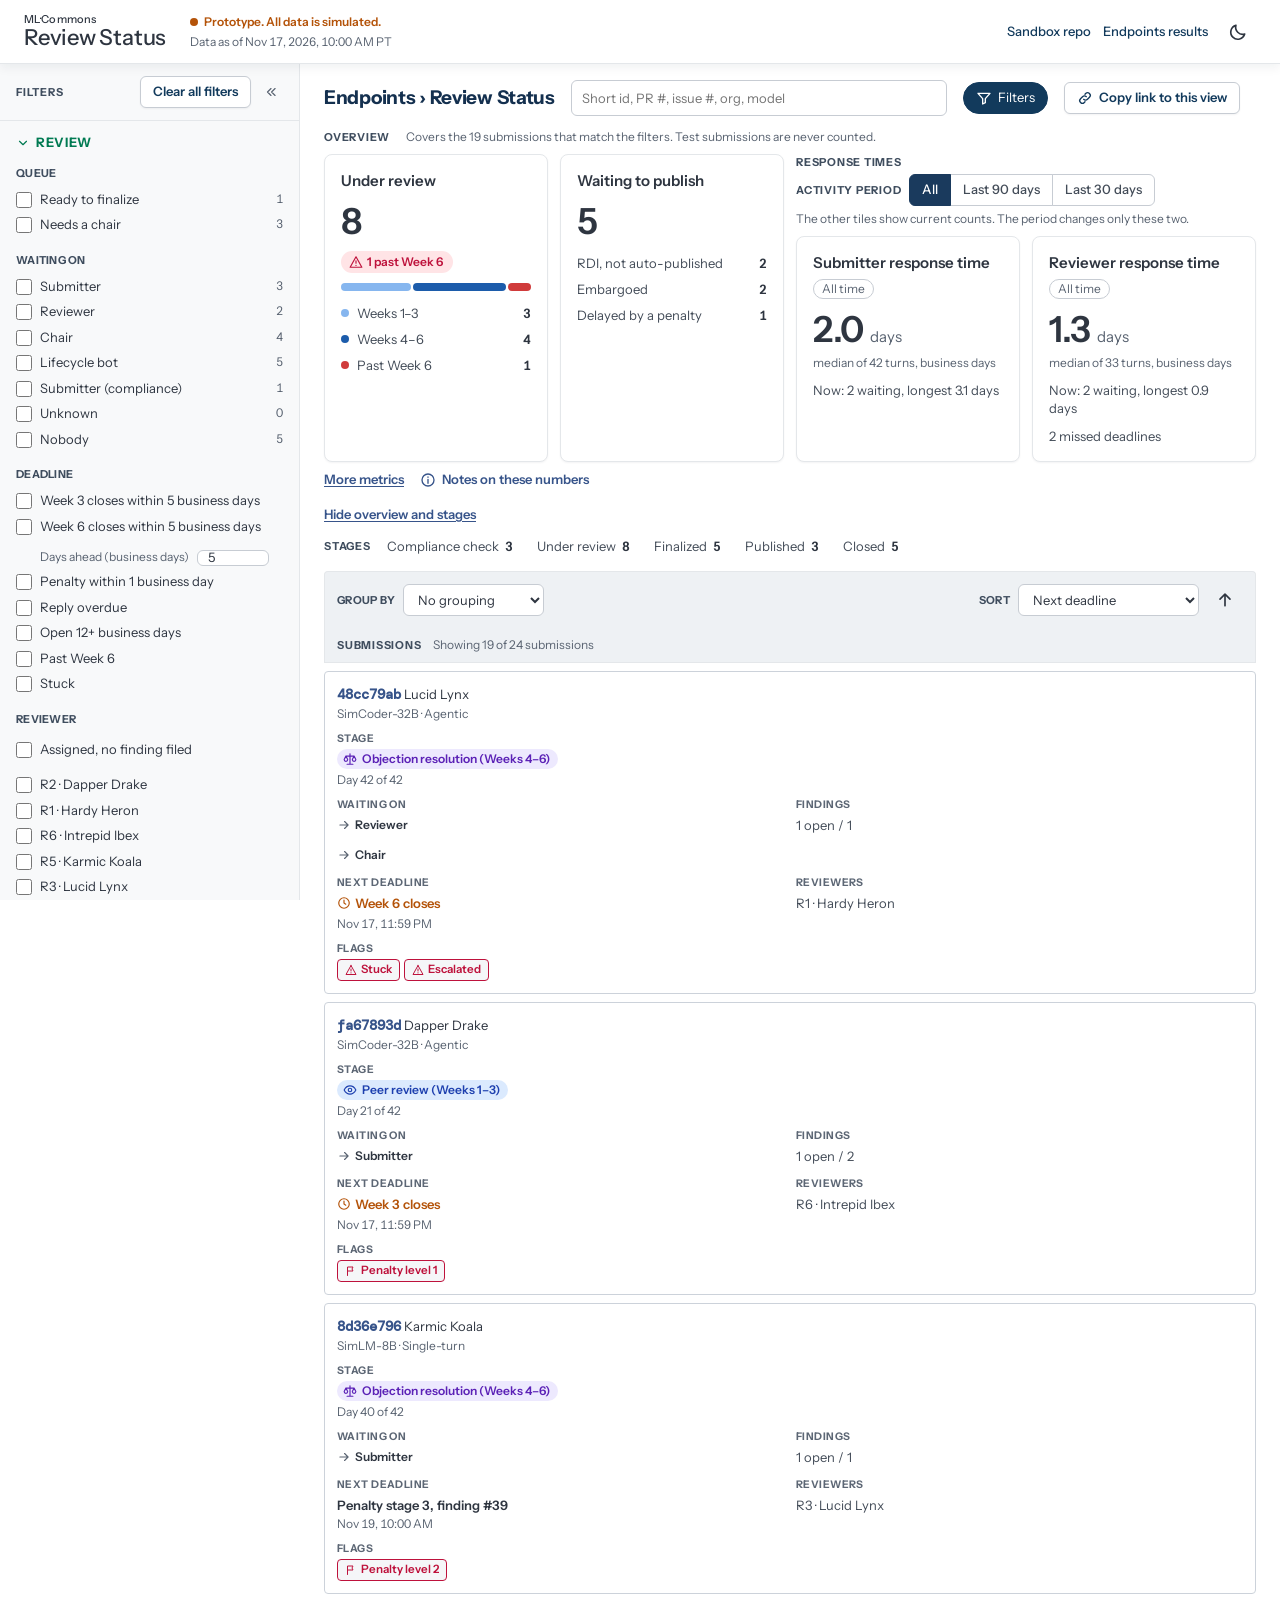
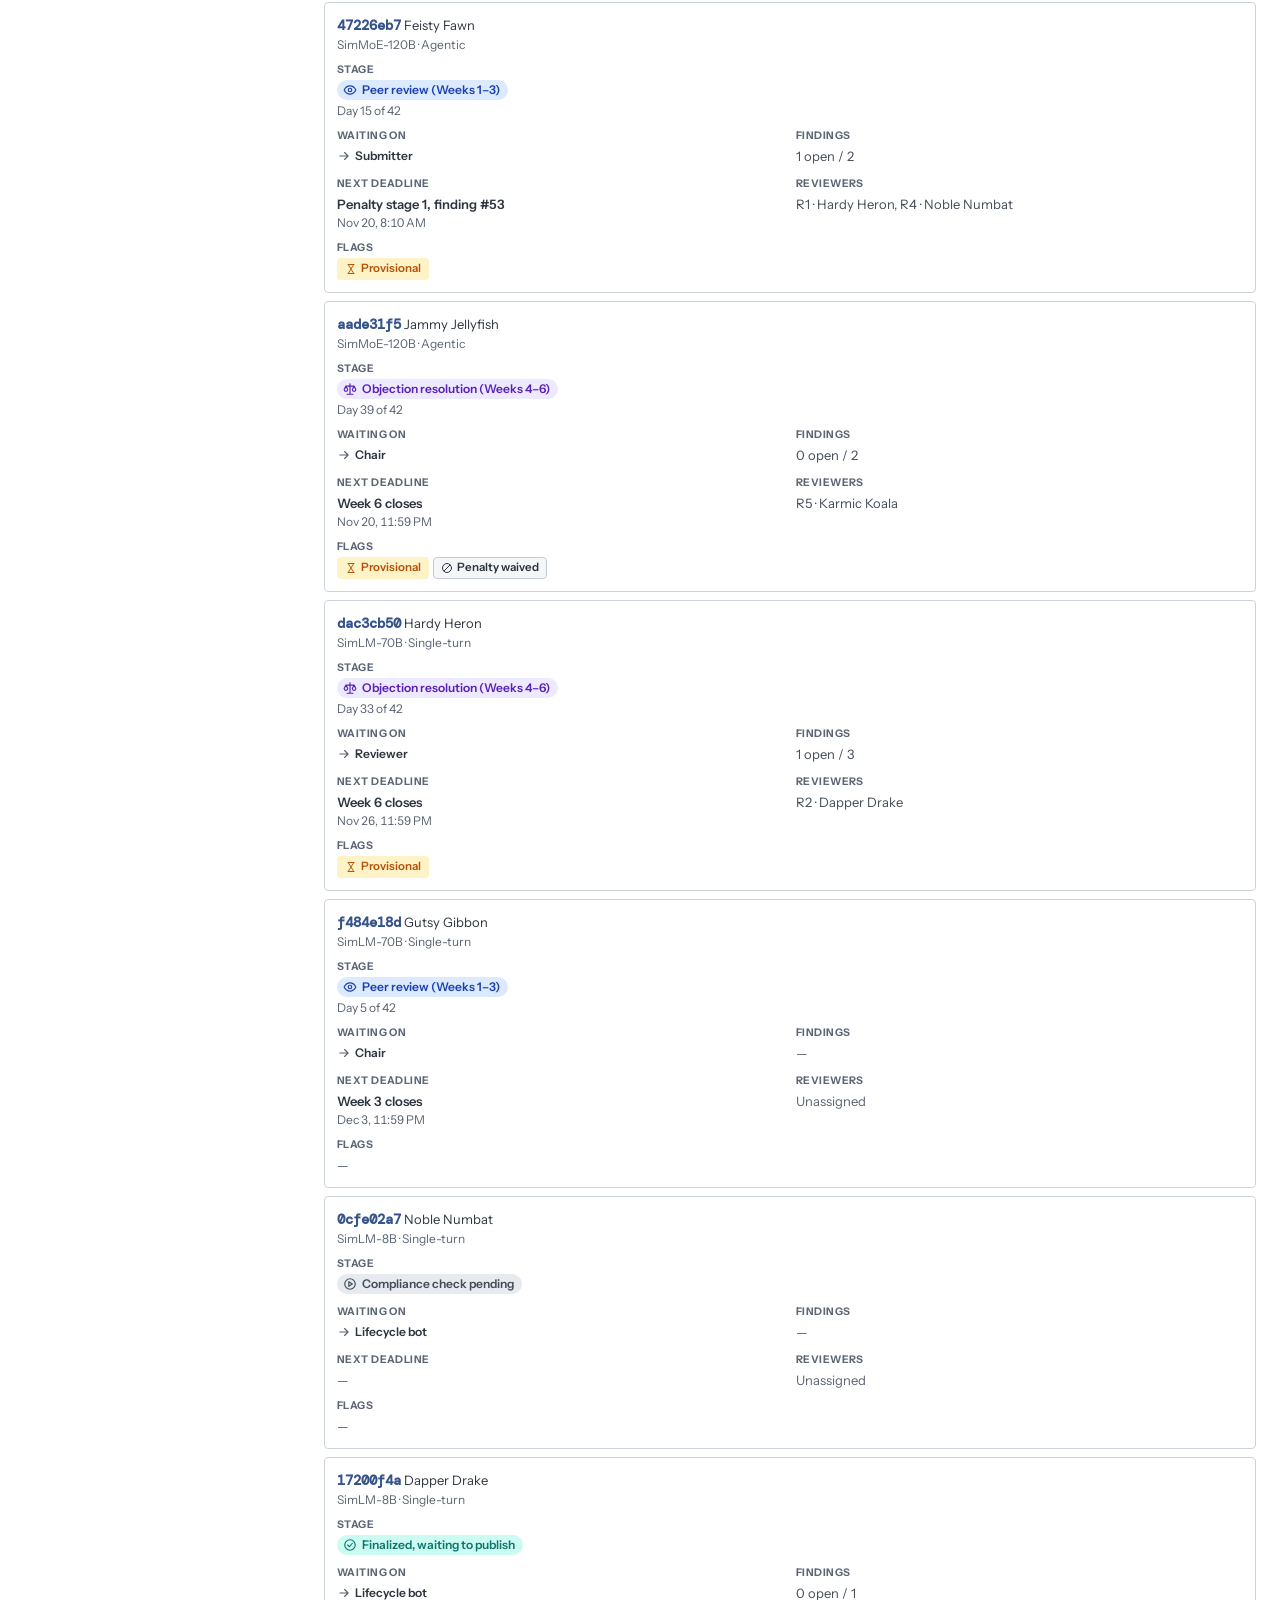
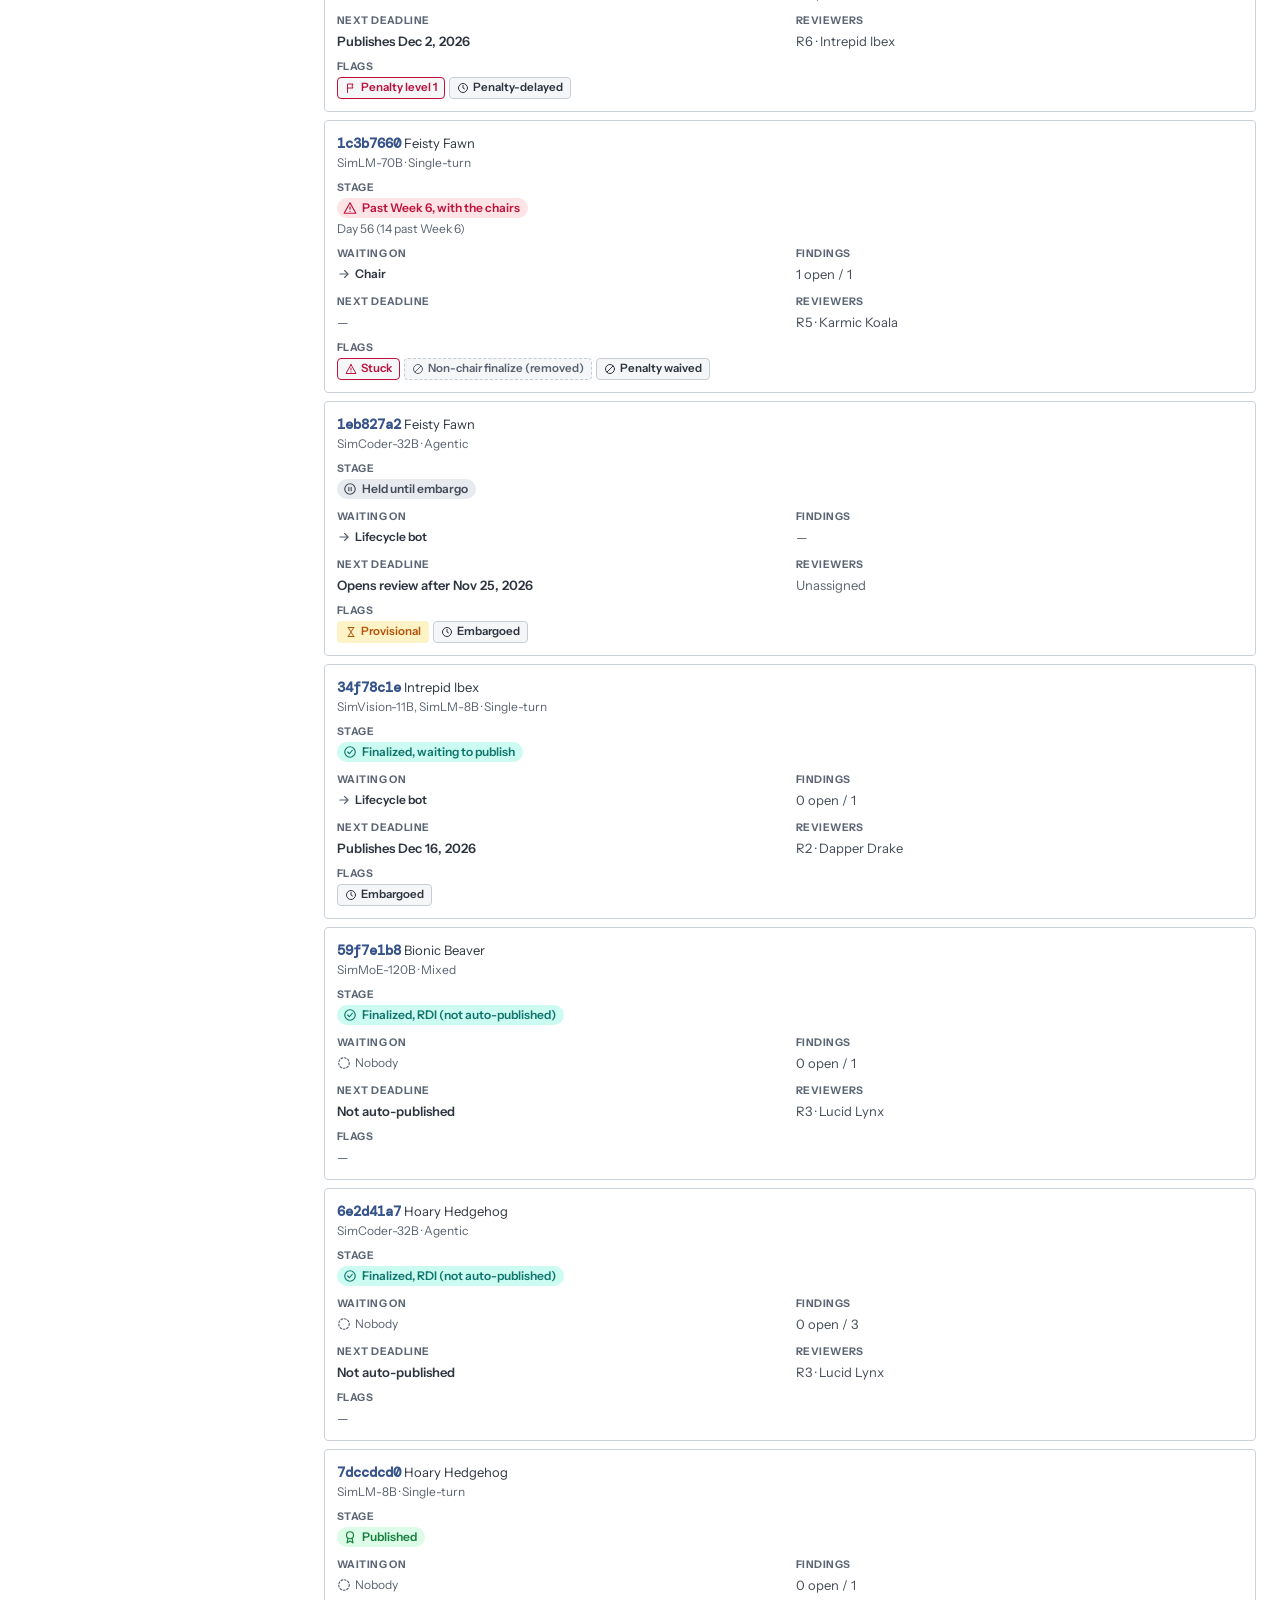
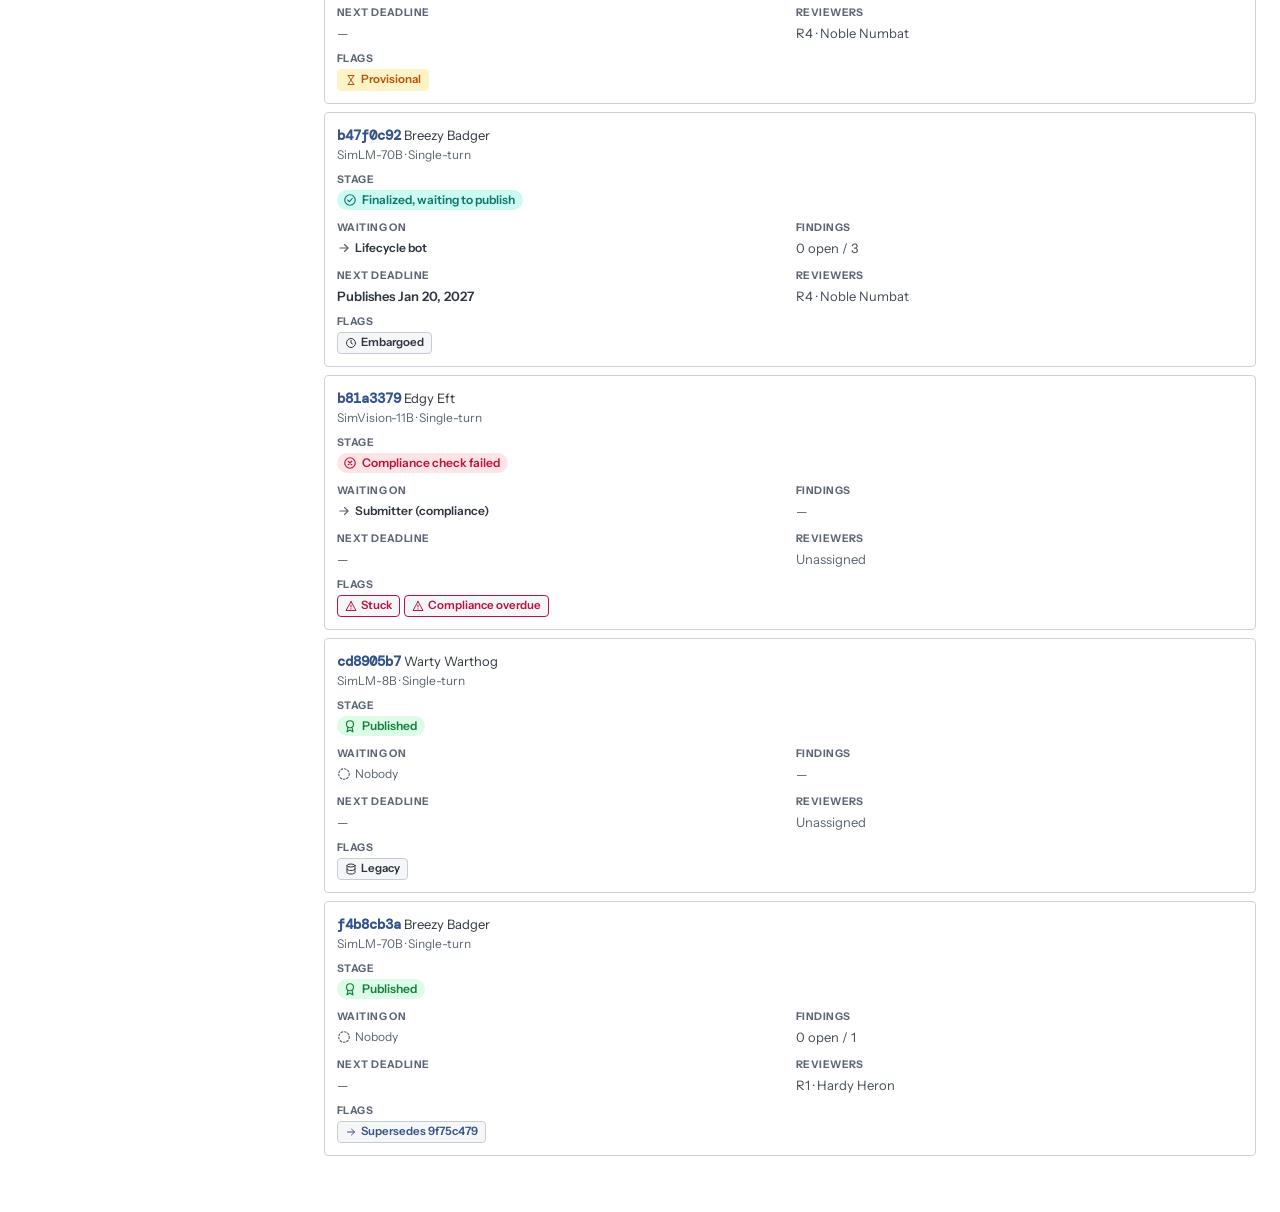
==== commit 63fecea9: "Uniform flag badges; older simulated reviews so the activity period changes response times - Flags, " ====
--- a/docs/index.html
+++ b/docs/index.html
@@ -28,8 +28,8 @@
       if (n) n.hidden = false;
     });
   </script>
-  <link rel="stylesheet" href="v/3242153cf1/styles.css">
-  <script type="module" src="v/3242153cf1/js/app.js"></script>
+  <link rel="stylesheet" href="v/b0006a42f2/styles.css">
+  <script type="module" src="v/b0006a42f2/js/app.js"></script>
 </head>
 <body>
   <script>
--- a/docs/v/b0006a42f2/styles.css
+++ b/docs/v/b0006a42f2/styles.css
@@ -0,0 +1,868 @@
+/* Endpoints review status page. Tokens follow the Endpoints results visualizer (see DESIGN.md). */
+
+:root {
+  --font: 'Instrument Sans', -apple-system, BlinkMacSystemFont, 'Segoe UI', Roboto, 'Helvetica Neue', Arial, sans-serif;
+  --mono: 'DM Mono', ui-monospace, SFMono-Regular, Menlo, Consolas, monospace;
+
+  --bg: #ffffff;
+  --bg-band: #f5f6f8;
+  --bg-status: #eef1f4;
+  --bg-card: #ffffff;
+  --bg-sidebar: #f8f9fa;
+  --bg-hover: rgba(204, 235, 212, 0.25);
+  --bg-selected: rgba(204, 235, 212, 0.4);
+  --line: #e4e7ea;
+  --line-table: #ccd2da;
+  --line-row: #e7eaef;
+  --line-control: #c7ccd3;
+  --text: #434c58;
+  --text-strong: #2e3540;
+  --text-label: #3f4d5e;
+  --text-muted: #596371;
+  --text-th: #5d6775;
+  --navy: #14304f;
+  --navy-ui: #123a5c;
+  --navy-card: #1a3a5e;
+  --nav-pill: #e8eef5;
+  --mint: #ccebd4;
+  --action: #009966;
+  --action-text: #007a52;
+  --focus: rgba(0, 153, 102, 0.45);
+  --link: #37548a;
+  --link-hover: #2b416b;
+  --kbd-bg: #eff1f4;
+  --warn: #be123c;
+  --warn-bg: #ffe4e6;
+  --soon: #b45309;
+  --shadow-overlay: 0 12px 28px -8px rgb(15 23 42 / 0.22), 0 2px 6px 0 rgb(15 23 42 / 0.08);
+  --shadow-raised: 0 1px 2px 0 rgb(15 23 42 / 0.05);
+
+  /* stage tones: fg / bg */
+  --slate-fg: #434c58; --slate-bg: #e7eaef;
+  --blue-fg: #1e40af; --blue-bg: #dbeafe;
+  --violet-fg: #5b21b6; --violet-bg: #ede9fe;
+  --rose-fg: #be123c; --rose-bg: #ffe4e6;
+  --teal-fg: #0f766e; --teal-bg: #ccfbf1;
+  --green-fg: #15803d; --green-bg: #dcfce7;
+  --amber-fg: #b45309; --amber-bg: #fef3c7;
+  --closed-fg: #596371;
+
+  /* review-phase bar: ordinal blue ramp + critical (validated with the dataviz palette checker) */
+  --phase-1: #86b6ef; --phase-2: #1c5cab; --phase-crit: #d03b3b;
+
+  --header-h: 64px;
+  --sidebar-w: 300px;
+  --radius-control: 6px;
+  --radius-card: 4px;
+  --radius-panel: 8px;
+  color-scheme: light;
+}
+
+@media (prefers-color-scheme: dark) {
+  :root:not([data-theme="light"]) { /* only used before app.js sets the class */ }
+}
+html.dark {
+  --bg: #1a2028;
+  --bg-band: #202833;
+  --bg-status: #262e3b;
+  --bg-card: #2e3540;
+  --bg-sidebar: #14181f;
+  --bg-hover: rgba(204, 235, 212, 0.06);
+  --bg-selected: #283437;
+  --line: #434c58;
+  --line-table: #434c58;
+  --line-row: #2e3540;
+  --line-control: #434c58;
+  --text: #acb4bf;
+  --text-strong: #ffffff;
+  --text-label: #acb4bf;
+  --text-muted: #a3acb8;
+  --text-th: #acb4bf;
+  --navy: #ffffff;
+  --navy-ui: #ffffff;
+  --navy-card: #566467;
+  --nav-pill: #434c58;
+  --action-text: #34d399;
+  --link: #bed3fb;
+  --link-hover: #d7e4ff;
+  --kbd-bg: #2e3540;
+  --warn: #fda4af;
+  --warn-bg: #3b1820;
+  --soon: #f1c281;
+
+  --slate-fg: #ccd2da; --slate-bg: #2e3540;
+  --blue-fg: #bed3fb; --blue-bg: #1c2b4a;
+  --violet-fg: #ddd6fe; --violet-bg: #2e2550;
+  --rose-fg: #fda4af; --rose-bg: #3b1820;
+  --teal-fg: #99f6e4; --teal-bg: #12332f;
+  --green-fg: #86efac; --green-bg: #14321f;
+  --amber-fg: #f1c281; --amber-bg: #302818;
+  --closed-fg: #9099a5;
+  --phase-1: #2a78d6; --phase-2: #9ec5f4; --phase-crit: #d03b3b;
+  color-scheme: dark;
+}
+
+* { box-sizing: border-box; }
+html { background: var(--bg); }
+body {
+  margin: 0; background: var(--bg); color: var(--text); font-family: var(--font);
+  font-size: 14px; line-height: 1.5; font-optical-sizing: auto; -webkit-font-smoothing: antialiased;
+}
+h1, h2, h3, h4 { margin: 0; font-weight: 600; color: var(--text-strong); }
+p { margin: 0; }
+a { color: var(--link); }
+a:hover { color: var(--link-hover); }
+button { font: inherit; color: inherit; }
+.num, time { font-variant-numeric: tabular-nums; }
+.mcard-value .num { font-variant-numeric: normal; }
+.mono { font-family: var(--mono); font-size: 0.95em; }
+.muted { color: var(--text-muted); }
+.meta { font-size: 12px; line-height: 18px; color: var(--text-muted); }
+.micro { font-size: 11px; line-height: 16px; font-weight: 700; letter-spacing: 0.07em; text-transform: uppercase; color: var(--text-label); }
+.block { display: block; }
+.nw { white-space: nowrap; }
+.sr-only { position: absolute; left: 0; top: 0; width: 1px; height: 1px; padding: 0; margin: -1px; overflow: hidden; clip: rect(0 0 0 0); white-space: nowrap; border: 0; }
+.icon { width: 16px; height: 16px; flex: none; vertical-align: -3px; }
+[hidden] { display: none !important; }
+:focus-visible { outline: 2px solid var(--action); outline-offset: 2px; border-radius: 3px; }
+.skip { position: absolute; left: 8px; top: -40px; background: var(--navy-ui); color: #fff; padding: 6px 10px; border-radius: 6px; z-index: 100; }
+html.dark .skip { color: #1a2028; }
+.skip:focus { top: 8px; }
+
+/* ---------------------------------------------------------------- header */
+.site-header {
+  position: sticky; top: 0; z-index: 40; min-height: var(--header-h); display: flex; align-items: center; gap: 12px 24px;
+  flex-wrap: wrap; padding: 8px 24px; background: var(--bg); border-bottom: 1px solid var(--line);
+  box-shadow: 0 4px 10px rgba(16, 32, 48, 0.06);
+}
+.brand { display: flex; flex-direction: column; line-height: 1; color: var(--text-strong); }
+.brand-top { font-size: 11px; font-weight: 500; letter-spacing: 0.01em; }
+.brand-bottom { font-size: 22px; font-weight: 500; letter-spacing: -0.01em; margin-top: 2px; }
+.proto { display: flex; flex-direction: column; gap: 2px; font-size: 12px; }
+.proto-note { display: inline-flex; align-items: center; gap: 6px; color: var(--amber-fg); font-weight: 600; }
+.proto-dot { width: 8px; height: 8px; border-radius: 50%; background: var(--amber-fg); }
+.as-of { color: var(--text-muted); }
+.header-links { display: flex; align-items: center; gap: 12px; margin-left: auto; }
+.hlink { font-size: 13px; font-weight: 500; color: var(--navy-ui); text-decoration: none; }
+.hlink:hover { text-decoration: underline; color: var(--navy-ui); }
+
+/* ---------------------------------------------------------------- controls */
+.field-label { display: flex; align-items: center; gap: 6px; font-size: 11px; line-height: 16px; font-weight: 700; letter-spacing: 0.025em; text-transform: uppercase; color: var(--text-label); margin: 0 0 6px; }
+.field-label.inline { display: inline-flex; margin: 0; }
+.field-control {
+  height: 36px; padding: 0 10px; border: 1px solid var(--line-control); border-radius: var(--radius-control);
+  background: var(--bg); color: var(--text-strong); font: inherit; font-size: 13px;
+}
+.field-control.sm { height: 32px; }
+.field-control.narrow { width: 72px; }
+.field-control:focus { outline: none; border-color: var(--action); box-shadow: 0 0 0 2px rgba(0, 153, 102, 0.2); }
+.field-control:disabled { opacity: 0.5; cursor: not-allowed; }
+html.dark .field-control { background: #2e3540; }
+.count-pill { display: inline-flex; align-items: center; justify-content: center; min-width: 18px; height: 18px; padding: 0 6px; border-radius: 999px; background: rgba(204, 210, 218, 0.7); color: var(--text-strong); font-size: 12px; font-weight: 600; }
+.count-pill:empty { display: none; }
+html.dark .count-pill { background: #2e3540; color: #ccd2da; }
+.btn-quiet {
+  display: inline-flex; align-items: center; gap: 6px; height: 32px; padding: 0 12px; border: 1px solid var(--line-control);
+  border-radius: var(--radius-control); background: var(--bg); color: var(--navy-ui); font-size: 13px; font-weight: 600;
+  cursor: pointer; box-shadow: var(--shadow-raised); text-decoration: none; white-space: nowrap;
+}
+.btn-quiet:hover { border-color: var(--action); color: var(--action-text); }
+html.dark .btn-quiet { background: #2e3540; color: #e4e8ee; }
+.btn-link { background: none; border: 0; padding: 0; color: var(--link); font-weight: 600; font-size: 13px; cursor: pointer; text-decoration: underline; text-underline-offset: 2px; }
+.btn-pill {
+  display: inline-flex; align-items: center; gap: 6px; height: 32px; padding: 0 12px; border: 1px solid rgba(31, 58, 92, 0.35);
+  border-radius: 999px; background: transparent; color: var(--navy-ui); font-size: 13px; cursor: pointer;
+}
+.btn-pill[aria-expanded="true"] { background: var(--navy-ui); color: #fff; border-color: var(--navy-ui); }
+html.dark .btn-pill { border-color: #737d8b; }
+html.dark .btn-pill[aria-expanded="true"] { background: #3a618d; border-color: #3a618d; color: #fff; }
+.btn-pill .count-pill { background: rgba(255, 255, 255, 0.85); color: var(--navy-ui); }
+.icon-btn { display: inline-flex; align-items: center; justify-content: center; width: 36px; height: 36px; border: 0; border-radius: 8px; background: transparent; color: var(--text-strong); cursor: pointer; }
+.icon-btn:hover { background: var(--bg-status); }
+.icon-btn.xs { width: 24px; height: 24px; border-radius: 4px; }
+.icon-btn.xs .icon { width: 14px; height: 14px; }
+.icon-btn:disabled { opacity: 0.35; cursor: not-allowed; }
+.icon-btn .icon { width: 20px; height: 20px; }
+.seg-group { display: inline-flex; align-items: center; flex-wrap: wrap; }
+.seg-label { margin-right: 8px; }
+.seg-btn {
+  height: 32px; padding: 0 12px; border: 1px solid var(--line-control); margin-left: -1px; background: var(--bg);
+  color: var(--text); font-size: 13px; font-weight: 500; cursor: pointer;
+}
+.seg-btn:first-of-type { border-radius: 6px 0 0 6px; }
+.seg-btn:last-of-type { border-radius: 0 6px 6px 0; }
+.seg-btn[aria-pressed="true"], .seg-btn[aria-selected="true"] { background: #1a3a5d; border-color: #1a3a5d; color: #fff; position: relative; }
+html.dark .seg-btn { background: #2e3540; }
+html.dark .seg-btn[aria-pressed="true"], html.dark .seg-btn[aria-selected="true"] { background: #3a618d; border-color: #3a618d; }
+kbd { font-family: var(--mono); font-size: 11px; background: var(--kbd-bg); border-radius: 4px; padding: 1px 6px; box-shadow: inset 0 -1px 0 var(--line-control); color: var(--text); }
+
+/* ---------------------------------------------------------------- notes */
+.notes { padding: 0 24px; }
+.note { display: flex; align-items: center; gap: 8px; margin: 8px 0; padding: 8px 12px; border: 1px solid var(--line); border-radius: var(--radius-panel); background: var(--bg-band); font-size: 13px; }
+.note > span { flex: 1; }
+.note.warnings { display: block; }
+.note.warnings summary { cursor: pointer; display: flex; gap: 8px; align-items: center; }
+.note.warnings ul { margin: 6px 0 0 24px; padding: 0; }
+.load-status { padding: 24px; }
+.load-status:empty { display: none; }
+.load-status.error { color: var(--warn); }
+
+/* ---------------------------------------------------------------- layout */
+.app { display: grid; grid-template-columns: var(--sidebar-w) minmax(0, 1fr); align-items: start; }
+body.filters-hidden .app, body.in-detail .app { grid-template-columns: minmax(0, 1fr); }
+body.filters-hidden .sidebar, body.in-detail .sidebar { display: none; }
+.sidebar {
+  position: sticky; top: var(--header-h); height: calc(100vh - var(--header-h)); overflow-y: auto;
+  background: var(--bg-sidebar); border-right: 1px solid var(--line); padding: 0 0 24px;
+}
+.main { min-width: 0; padding: 16px 24px 48px; }
+.main:focus { outline: none; }
+.backdrop { position: fixed; inset: 0; background: rgba(0, 0, 0, 0.4); z-index: 44; }
+.only-drawer { display: none; }
+.only-wide { display: inline-flex; }
+#hide-filters { color: var(--text-muted); }
+#hide-filters:hover { color: var(--text-strong); }
+
+.title-row { display: flex; align-items: center; gap: 12px 16px; flex-wrap: wrap; margin-bottom: 12px; }
+.view-heading { font-size: 19px; font-weight: 700; letter-spacing: -0.015em; color: var(--navy); line-height: 1.375; }
+.search { flex: 1; min-width: 200px; max-width: 420px; margin-left: auto; }
+.search .field-control { width: 100%; }
+
+/* ---------------------------------------------------------------- sidebar */
+.sidebar-head { display: flex; align-items: center; gap: 8px; padding: 12px 16px; border-bottom: 1px solid var(--line); position: sticky; top: 0; background: var(--bg-sidebar); z-index: 1; }
+.sidebar-head h2 { flex: 1; }
+.fsection { border-bottom: 1px solid var(--line); }
+.fsection-title { list-style: none; display: flex; align-items: center; gap: 6px; padding: 12px 16px; cursor: pointer; font-size: 13px; font-weight: 700; text-transform: uppercase; letter-spacing: 0.05em; color: var(--action-text); }
+.fsection-title::-webkit-details-marker { display: none; }
+.fsection[open] > .fsection-title .chev { transform: rotate(90deg); }
+.fsection-title .chev { transition: transform 150ms; width: 14px; height: 14px; }
+.fsection-body { padding: 0 16px 12px; }
+.fgroup { border: 0; padding: 0; margin: 0 0 14px; min-width: 0; }
+.fgroup legend { padding: 0; }
+.checks { list-style: none; margin: 0; padding: 0; }
+.checks li { margin: 0; }
+.checks label, .toggle { display: flex; align-items: flex-start; gap: 8px; padding: 3px 0; font-size: 13px; cursor: pointer; color: var(--text-strong); }
+.checks input, .toggle input { accent-color: var(--action); width: 16px; height: 16px; margin: 2px 0 0; flex: none; }
+.checks.nested { padding-left: 24px; }
+.status-row { font-weight: 600; }
+.db-status { font-family: var(--mono); font-size: 10.5px; color: var(--text-muted); letter-spacing: 0; margin-left: 4px; }
+.status-row .db-status, .checks .db-status { margin-left: auto; padding-left: 6px; }
+.toggle { margin: 4px 0 10px; }
+.inline-field { display: flex; align-items: center; gap: 8px; margin-top: 6px; }
+.date-pair { display: grid; grid-template-columns: 1fr 1fr; gap: 8px; }
+.date-pair label { display: flex; flex-direction: column; gap: 2px; }
+.date-pair .field-control { width: 100%; min-width: 0; padding: 0 4px; font-size: 12px; }
+.date-pair label { min-width: 0; }
+
+/* ---------------------------------------------------------------- metrics */
+.metrics { margin-bottom: 12px; }
+.metrics-head { display: flex; align-items: center; flex-wrap: wrap; gap: 8px 16px; margin-bottom: 8px; }
+.mresp { grid-column: span 2; display: grid; grid-template-columns: repeat(2, minmax(0, 1fr)); gap: 8px 12px; align-content: start; }
+.mresp-head { grid-column: 1 / -1; display: flex; align-items: center; justify-content: space-between; flex-wrap: wrap; gap: 4px 12px; }
+.mresp-head .meta { flex-basis: 100%; }
+/* Metric cards: a title, one large number, at most one supporting line, then an optional
+   phase bar or breakdown list. Modelled on stat panels (DESIGN.md references 5, 12). */
+.mcards { display: grid; grid-template-columns: repeat(auto-fit, minmax(220px, 1fr)); gap: 12px; }
+.mcards-more { margin-top: 12px; grid-template-columns: repeat(auto-fill, minmax(200px, 1fr)); }
+.mcard {
+  display: flex; flex-direction: column; gap: 10px; min-width: 0;
+  padding: 16px; border: 1px solid var(--line); border-radius: var(--radius-panel);
+  background: var(--bg-card); box-shadow: var(--shadow-raised);
+}
+.mcard-main {
+  display: flex; flex-direction: column; align-items: flex-start; gap: 6px;
+}
+.mcard-title { font-size: 15px; line-height: 20px; font-weight: 600; color: var(--text-strong); }
+.period-pill {
+  font-size: 12px; line-height: 16px; padding: 1px 8px;
+  border: 1px solid var(--line-control); border-radius: 999px; color: var(--text-muted);
+}
+.mcard-value { display: flex; align-items: baseline; gap: 6px; margin-top: 4px; color: var(--text-strong); }
+.mcard-value .num { font-size: 36px; line-height: 40px; font-weight: 600; letter-spacing: -0.01em; }
+.mcard-value .unit { font-size: 15px; color: var(--text-muted); }
+.mcard.warn .mcard-value { color: var(--warn); }
+.mcard-warn { width: 22px; height: 22px; align-self: center; }
+.mcard-caption { font-size: 12px; line-height: 16px; color: var(--text-muted); }
+.mcard-line { margin: 0; font-size: 13px; line-height: 18px; color: var(--text); }
+.mcards-more .mcard-value .num { font-size: 28px; line-height: 32px; }
+
+.alert-chip {
+  display: inline-flex; align-items: center; gap: 4px; align-self: flex-start;
+  font-size: 12px; line-height: 16px; font-weight: 600; padding: 3px 10px 3px 8px; border-radius: 999px;
+  color: var(--warn); background: var(--warn-bg);
+}
+.alert-chip .icon { width: 14px; height: 14px; }
+
+/* Thin segmented bar: 8px, rounded ends, 2px gaps between parts. */
+.phasebar { display: flex; gap: 2px; height: 8px; }
+.phasebar .seg { min-width: 4px; border-radius: 999px; }
+.p1 { background: var(--phase-1); }
+.p2 { background: var(--phase-2); }
+.p3 { background: var(--phase-crit); }
+
+.legend { list-style: none; margin: 0; padding: 0; display: flex; flex-direction: column; gap: 2px; }
+.legend-item {
+  display: flex; align-items: center; gap: 8px;
+  padding: 3px 0; font-size: 13px; line-height: 18px; color: var(--text);
+}
+.legend-item b { margin-left: auto; font-weight: 600; color: var(--text-strong); font-variant-numeric: tabular-nums; }
+.legend .dot { flex: none; width: 8px; height: 8px; border-radius: 50%; }
+
+/* "More metrics": compact rows in a grid. */
+.mrows {
+  display: grid; grid-template-columns: repeat(auto-fill, minmax(260px, 1fr)); column-gap: 24px;
+  margin-top: 12px; padding: 4px 16px; border: 1px solid var(--line); border-radius: var(--radius-panel); background: var(--bg-card);
+}
+.mrows[hidden] { display: none; }
+.mrow {
+  display: flex; align-items: center; gap: 12px;
+  padding: 10px 0; border-bottom: 1px solid var(--line-row);
+}
+.mrow-text { display: flex; flex-direction: column; min-width: 0; }
+.mrow-name { font-size: 13px; line-height: 18px; font-weight: 600; color: var(--text-strong); }
+.mrow-sub { font-size: 12px; line-height: 16px; color: var(--text-muted); }
+.mrow-value { margin-left: auto; display: flex; align-items: baseline; gap: 4px; white-space: nowrap; color: var(--text-strong); }
+.mrow-value .num { font-size: 20px; line-height: 24px; font-weight: 600; font-variant-numeric: normal; }
+.mrow-value .unit { font-size: 12px; color: var(--text-muted); }
+.mrow.warn .mrow-value { color: var(--warn); }
+.mrow-warn { width: 16px; height: 16px; align-self: center; }
+
+/* Status counts (M7): one row of plain counts, display only. */
+.sc-pipeline { display: flex; flex-wrap: wrap; gap: 4px 24px; list-style: none; margin: 0; padding: 0; }
+.sc-pipe {
+  display: inline-flex; align-items: baseline; gap: 6px;
+  font-size: 13px; line-height: 18px; color: var(--text);
+}
+.sc-pipe b { font-weight: 600; color: var(--text-strong); }
+.sc-pipe.zero { color: var(--text-muted); }
+.flag.flag-stuck, .flag.flag-penalty { color: var(--warn); border-color: currentColor; }
+.waits { display: flex; flex-direction: column; gap: 2px; }
+.metrics-foot { display: flex; align-items: flex-start; gap: 16px; flex-wrap: wrap; margin-top: 8px; }
+.caveats { font-size: 13px; }
+.caveats summary { cursor: pointer; display: inline-flex; align-items: center; gap: 6px; color: var(--link); font-weight: 600; }
+.caveats ul { margin: 6px 0 0 20px; padding: 0; max-width: 80ch; }
+.defs-title { margin: 12px 0 4px; font-size: 13px; font-weight: 600; color: var(--text-strong); }
+.defs { margin: 0; max-width: 80ch; }
+.defs dt { font-weight: 600; color: var(--text-strong); margin-top: 6px; }
+.defs dd { margin: 0; color: var(--text); }
+.load-error { margin: 16px; padding: 12px 16px; border: 1px solid var(--warn); border-radius: 6px; color: var(--warn); background: var(--warn-bg); font-weight: 600; }
+
+/* ---------------------------------------------------------------- stage counts */
+.stage-counts { display: flex; align-items: center; flex-wrap: wrap; gap: 8px 16px; margin-bottom: 16px; }
+.stage-counts h2 { margin: 0; }
+.sc-row { display: flex; flex-wrap: wrap; gap: 8px 16px; align-items: flex-start; }
+.sc-status { display: flex; flex-direction: column; gap: 4px; }
+.sc-head, .sc-item { display: inline-flex; align-items: center; gap: 6px; border: 1px solid transparent; background: none; padding: 2px 4px; border-radius: 6px; cursor: pointer; text-align: left; }
+.sc-head { font-size: 12px; font-weight: 700; color: var(--text-strong); }
+.sc-head:hover, .sc-item:hover { background: var(--bg-hover); }
+.sc-head[aria-pressed="true"], .sc-item[aria-pressed="true"] { border-color: var(--action); background: var(--bg-selected); }
+.sc-items { display: flex; flex-wrap: wrap; gap: 4px; }
+.sc-item .num { font-weight: 600; color: var(--text-strong); min-width: 1ch; }
+.sc-item.dim { opacity: 0.6; }
+.sc-item.dim .pill { font-style: italic; }
+.sc-total { font-weight: 700; }
+.sc-closed > summary { cursor: pointer; display: inline-flex; gap: 8px; font-size: 12px; font-weight: 700; color: var(--text-strong); padding: 2px 4px; }
+.sc-closed[open] { flex-basis: 100%; }
+
+/* ---------------------------------------------------------------- pills, chips, badges */
+.stage-cell { display: inline-flex; flex-direction: column; align-items: flex-start; gap: 2px; }
+.stage-cell .db-status { margin-left: 0; }
+.pill { display: inline-flex; align-items: center; gap: 5px; border-radius: 999px; font-weight: 600; white-space: nowrap; }
+.pill-sm { font-size: 12px; line-height: 16px; padding: 2px 8px 2px 6px; }
+.pill-sm .icon { width: 14px; height: 14px; }
+.pill-md { font-size: 14px; line-height: 20px; padding: 4px 12px 4px 10px; }
+.tone-slate { color: var(--slate-fg); background: var(--slate-bg); }
+.tone-blue { color: var(--blue-fg); background: var(--blue-bg); }
+.tone-violet { color: var(--violet-fg); background: var(--violet-bg); }
+.tone-rose { color: var(--rose-fg); background: var(--rose-bg); }
+.tone-teal { color: var(--teal-fg); background: var(--teal-bg); }
+.tone-green { color: var(--green-fg); background: var(--green-bg); }
+.tone-closed { color: var(--closed-fg); background: transparent; border: 1px dashed var(--closed-fg); }
+.waits, .flags { display: inline-flex; flex-wrap: wrap; gap: 4px; }
+.wait { display: inline-flex; align-items: center; gap: 4px; font-size: 12px; font-weight: 600; color: var(--text-strong); white-space: nowrap; }
+.wait .icon { width: 14px; height: 14px; color: var(--text-muted); }
+.wait-nobody { color: var(--text-muted); font-weight: 400; }
+/* Flags are one size everywhere: same height, padding, type and radius, and the text never wraps.
+   In the table they stack and fill the column, so a cell's badges line up; in cards they sit in a row. */
+.flag { display: inline-flex; align-items: center; gap: 4px; box-sizing: border-box; height: 22px; max-width: 100%; padding: 0 7px; font-size: 11.5px; line-height: 1; font-weight: 600; border: 1px solid var(--line-control); border-radius: 4px; background: var(--bg-band); color: var(--text-strong); white-space: nowrap; }
+.flag > span { overflow: hidden; text-overflow: ellipsis; }
+.flag .icon { width: 12px; height: 12px; flex: none; }
+.flag-provisional { color: var(--amber-fg); background: var(--amber-bg); border-color: transparent; }
+.flag-escalated, .flag-compliance_overdue, .flag-non_chair_finalize { color: var(--warn); border-color: currentColor; }
+.flag-test { border-style: dashed; }
+.turn { display: inline-flex; align-items: center; gap: 4px; font-size: 12px; font-weight: 600; }
+.turn .icon { width: 14px; height: 14px; }
+.turn-sub { color: var(--amber-fg); }
+.turn-rev { color: var(--blue-fg); }
+.turn-res { color: var(--green-fg); }
+.turn-none { color: var(--warn); }
+.nbadge { display: inline-flex; align-items: center; gap: 3px; font-size: 11px; font-weight: 600; padding: 0 6px; border-radius: 4px; color: var(--warn); background: var(--warn-bg); }
+.nbadge .icon { width: 12px; height: 12px; }
+.badge-rev { display: inline-flex; align-items: center; gap: 2px; margin-left: 6px; font-size: 12px; font-weight: 600; color: var(--blue-fg); background: var(--blue-bg); padding: 0 6px; border-radius: 4px; }
+.badge-rev .icon { width: 12px; height: 12px; }
+.warn-text { color: var(--warn); }
+.warn-text .icon { width: 13px; height: 13px; margin-right: 3px; }
+.role { display: inline-flex; align-items: center; gap: 3px; font-size: 10.5px; font-weight: 600; text-transform: uppercase; letter-spacing: 0.04em; padding: 0 5px; border: 1px solid var(--line-control); border-radius: 4px; color: var(--text-muted); }
+.role .icon { width: 11px; height: 11px; }
+.role-bot { border-style: dashed; }
+.person { font-weight: 600; color: var(--text-strong); }
+.ext { display: inline-flex; align-items: center; gap: 3px; font-weight: 600; text-decoration: none; white-space: nowrap; }
+.ext:hover { text-decoration: underline; }
+.ext-icon { width: 12px; height: 12px; }
+.label-name { font-family: var(--mono); font-size: 12px; padding: 0 5px; border-radius: 4px; background: var(--kbd-bg); color: var(--text-strong); }
+.marker { display: inline-flex; align-items: center; gap: 3px; font-size: 11px; font-weight: 600; padding: 0 6px; border-radius: 4px; border: 1px solid var(--line-control); color: var(--text-strong); }
+.marker .icon { width: 11px; height: 11px; }
+.markers { display: flex; gap: 4px; flex-wrap: wrap; margin: 4px 0; }
+
+/* ---------------------------------------------------------------- toolbar */
+.toolbar { display: flex; flex-direction: column; gap: 8px; padding: 10px 12px; background: var(--bg-status); border: 1px solid var(--line); border-bottom: 0; border-radius: var(--radius-card) var(--radius-card) 0 0; }
+.groupbar { display: flex; align-items: center; flex-wrap: wrap; gap: 8px 16px; }
+.gb-row { display: flex; align-items: center; flex-wrap: wrap; gap: 8px; min-width: 0; }
+.gb-sort { margin-left: auto; }
+.gchips { display: flex; align-items: center; flex-wrap: wrap; gap: 6px; }
+.gchip { display: inline-flex; align-items: center; gap: 2px; height: 32px; padding: 0 2px 0 4px; border: 1px solid var(--line-control); border-radius: 999px; background: var(--bg); font-size: 13px; font-weight: 600; color: var(--text-strong); }
+.gchip-n { display: inline-flex; width: 20px; height: 20px; align-items: center; justify-content: center; border-radius: 50%; background: var(--navy-ui); color: var(--bg); font-size: 11px; margin-right: 4px; }
+.gsep { color: var(--text-muted); }
+.spacer { flex: 1; }
+.chips { display: flex; flex-wrap: wrap; gap: 6px; }
+.chips:empty { display: none; }
+.chip { display: inline-flex; align-items: center; gap: 4px; height: 28px; padding: 0 6px 0 10px; border: 1px solid var(--action); border-radius: 999px; background: var(--bg-selected); color: var(--text-strong); font-size: 12px; font-weight: 600; cursor: pointer; max-width: 100%; }
+.chip span { overflow: hidden; text-overflow: ellipsis; white-space: nowrap; }
+.chip .icon { width: 14px; height: 14px; }
+
+/* ---------------------------------------------------------------- list */
+.list-head { display: flex; align-items: baseline; gap: 12px; padding: 8px 12px; border: 1px solid var(--line); border-top: 0; background: var(--bg-status); }
+.table-wrap { position: relative; border: 1px solid var(--line); border-top: 0; overflow-x: auto; }
+table.data { width: 100%; border-collapse: collapse; font-size: 13px; line-height: 20px; }
+table.data thead th { position: sticky; top: 0; background: var(--bg-band); z-index: 1; text-align: left; font-size: 11px; line-height: 16px; font-weight: 700; letter-spacing: 0.025em; text-transform: uppercase; color: var(--text-th); padding: 10px 12px; border-bottom: 1px solid var(--line-table); white-space: nowrap; }
+.th-sort { background: none; border: 0; padding: 0; font: inherit; color: inherit; text-transform: inherit; letter-spacing: inherit; cursor: pointer; display: inline-flex; align-items: center; gap: 4px; text-decoration: underline dotted; text-underline-offset: 3px; }
+.th-sort:hover { color: var(--action-text); }
+.sort-ic { width: 12px; height: 12px; }
+table.data td { padding: 10px 12px; border-bottom: 1px solid var(--line-row); vertical-align: top; color: var(--text); }
+tr.row:hover td { background: var(--bg-hover); }
+tr.row[data-depth="1"] td:first-child { padding-left: 28px; }
+tr.row[data-depth="2"] td:first-child { padding-left: 44px; }
+tr.row[data-depth="3"] td:first-child { padding-left: 60px; }
+.sub-link { font-weight: 600; color: var(--link); text-decoration: none; font-size: 13.5px; }
+.sub-link:hover { text-decoration: underline; }
+.c-id .block { color: var(--text-strong); }
+.c-id .meta { color: var(--text-muted); }
+.also { font-style: italic; }
+.due-kind { display: inline-flex; align-items: center; gap: 4px; font-weight: 600; color: var(--text-strong); }
+.due-kind.soon { color: var(--soon); }
+.due-kind .icon { width: 14px; height: 14px; }
+.due-fin { font-weight: 600; color: var(--text-strong); }
+.group-row th { padding: 0; text-align: left; background: var(--bg); border-bottom: 1px solid var(--line-row); }
+.group-btn { display: flex; align-items: center; flex-wrap: wrap; gap: 4px 8px; width: 100%; padding: 8px 12px; border: 0; background: transparent; cursor: pointer; text-align: left; font-size: 13px; }
+.group-btn:hover { background: var(--bg-hover); }
+.group-row[data-depth="0"] .group-btn { background: var(--bg-band); }
+.group-row[data-depth="1"] .group-btn { padding-left: 28px; }
+.group-row[data-depth="2"] .group-btn { padding-left: 44px; }
+.group-btn .chev { width: 14px; height: 14px; }
+.group-key { color: var(--text-muted); }
+.group-name { font-weight: 700; color: var(--text-strong); }
+.group-sum { flex-basis: 100%; padding-left: 22px; }
+.empty { padding: 24px; text-align: center; color: var(--text-muted); }
+
+/* ---------------------------------------------------------------- detail */
+.detail-top { display: flex; align-items: center; justify-content: space-between; gap: 12px; margin-bottom: 12px; }
+.btn-back { display: inline-flex; align-items: center; gap: 4px; height: 32px; padding: 0 10px; border: 0; border-radius: 6px; background: var(--kbd-bg); color: var(--text); cursor: pointer; font-size: 14px; }
+.detail-head { margin-bottom: 16px; }
+.detail-title { font-size: 26px; line-height: 34px; font-weight: 600; color: var(--text-strong); }
+.detail-title:focus { outline: none; }
+.detail-title .sep { color: var(--text-muted); }
+.detail-head > p { display: flex; align-items: center; gap: 6px; flex-wrap: wrap; margin-top: 2px; }
+.status-strip { display: flex; align-items: flex-start; gap: 8px 12px; flex-wrap: wrap; margin-top: 10px; }
+.status-strip .stage-cell { flex-direction: row; align-items: center; gap: 8px; }
+.detail-links { display: flex; gap: 8px; flex-wrap: wrap; margin-top: 12px; }
+.cards { display: grid; grid-template-columns: repeat(auto-fill, minmax(320px, 1fr)); gap: 12px; margin-bottom: 16px; align-items: start; }
+.card { border: 1px solid var(--line-table); border-radius: var(--radius-card); background: var(--bg-card); overflow: hidden; }
+.card-title { background: var(--navy-card); color: #fff; font-size: 14px; font-weight: 600; padding: 6px 12px; }
+.card-body { padding: 12px; font-size: 13px; }
+.kv { display: grid; grid-template-columns: minmax(120px, 42%) 1fr; gap: 4px 12px; margin: 0; }
+.kv dt { color: var(--text-muted); text-align: right; font-size: 12px; line-height: 20px; }
+.kv dd { margin: 0; color: var(--text-strong); font-weight: 500; min-width: 0; overflow-wrap: anywhere; }
+.wait-list { list-style: none; margin: 0; padding: 0; display: flex; flex-direction: column; gap: 8px; }
+.wait-list ul { margin: 2px 0 0 20px; padding: 0; color: var(--text); }
+.wait-list .wait { font-size: 14px; }
+table.mini { width: 100%; border-collapse: collapse; font-size: 13px; }
+table.mini th { text-align: left; font-size: 11px; text-transform: uppercase; letter-spacing: 0.025em; color: var(--text-th); padding: 4px 6px; border-bottom: 1px solid var(--line-table); }
+table.mini td { padding: 6px; border-bottom: 1px solid var(--line-row); vertical-align: top; }
+
+.panel-tabs { display: none; margin-bottom: 8px; }
+.panels { display: grid; grid-template-columns: minmax(0, 1fr) minmax(0, 1fr); gap: 12px; align-items: start; }
+.panel { border: 1px solid var(--line-table); border-radius: var(--radius-card); background: var(--bg-card); min-width: 0; }
+.panel-title { display: flex; align-items: center; gap: 8px; background: var(--navy-card); color: #fff; font-size: 14px; padding: 6px 12px; border-radius: 3px 3px 0 0; }
+.panel-title .panel-link { margin-left: auto; color: #fff; font-size: 12px; }
+.panel-body { padding: 12px; }
+.tl-controls { display: flex; flex-wrap: wrap; gap: 8px; align-items: center; justify-content: space-between; margin-bottom: 8px; }
+.tl-types { display: flex; flex-wrap: wrap; gap: 2px 10px; border: 0; margin: 0; padding: 0; font-size: 12px; }
+.tl-types label { display: inline-flex; align-items: center; gap: 4px; cursor: pointer; }
+.tl-types input { accent-color: var(--action); }
+
+.timeline { list-style: none; margin: 0; padding: 0 0 0 4px; position: relative; }
+.timeline::before { content: ''; position: absolute; left: 13px; top: 4px; bottom: 4px; width: 2px; background: var(--line); }
+.ev { position: relative; padding: 6px 0 6px 30px; }
+.ev-head { display: flex; flex-wrap: wrap; align-items: baseline; gap: 2px 6px; font-size: 13px; }
+.ev-ic { position: absolute; left: 0; top: 7px; width: 22px; height: 22px; padding: 3px; border-radius: 50%; background: var(--bg-card); border: 1px solid var(--line-table); color: var(--text-muted); }
+.condensed .ev-ic { border-color: transparent; background: var(--bg-card); }
+.ev-text { flex: 1 1 auto; min-width: 0; }
+.ev-time { font-size: 12px; color: var(--text-muted); white-space: nowrap; }
+.ev-link { font-size: 12px; }
+.ev-msg { color: var(--text); }
+.ev-comment, .ev-review, .ev-body { margin: 4px 0; }
+.ev-comment .md, .ev-review .md, .ev-body .md { margin-top: 4px; padding: 8px 10px; border: 1px solid var(--line-table); border-radius: 6px; background: var(--bg); font-size: 13px; }
+.ev-comment.is-bot .md { border-style: dashed; background: var(--bg-band); }
+.ev-finalized .label-name { background: var(--teal-bg); color: var(--teal-fg); }
+.fin-note { display: inline-flex; align-items: center; gap: 3px; font-size: 12px; font-weight: 600; }
+.fin-note.ok { color: var(--green-fg); }
+.fin-note .icon { width: 12px; height: 12px; }
+.check-failure .ev-ic { color: var(--warn); }
+.check-success .ev-ic { color: var(--green-fg); }
+.check-result { color: var(--text-strong); }
+.check-failure .check-result { color: var(--warn); }
+.from-db { font-size: 10.5px; font-weight: 700; text-transform: uppercase; letter-spacing: 0.05em; color: var(--text-muted); border: 1px solid var(--line-control); border-radius: 4px; padding: 0 4px; }
+.ev-body { padding-left: 30px; }
+.md p, .md ul, .md ol, .md pre, .md blockquote { margin: 0 0 6px; }
+.md > :last-child { margin-bottom: 0; }
+.md pre { overflow-x: auto; background: var(--kbd-bg); padding: 6px 8px; border-radius: 4px; }
+.md code { font-family: var(--mono); font-size: 12px; background: var(--kbd-bg); padding: 0 3px; border-radius: 3px; }
+.md blockquote { border-left: 3px solid var(--line-table); padding-left: 8px; color: var(--text-muted); }
+.md .md-h { font-weight: 700; color: var(--text-strong); }
+.mention { font-weight: 600; color: var(--text-strong); }
+
+.tree { list-style: none; margin: 0; padding: 0; }
+.tree ul { list-style: none; margin: 0; padding: 0 0 0 18px; border-left: 1px solid var(--line); margin-left: 9px; }
+.tnode { outline: none; }
+.tnode-row { display: flex; align-items: flex-start; gap: 4px; padding: 6px 6px 6px 2px; border-radius: 6px; cursor: pointer; border-left: 3px solid transparent; }
+.tnode-row:hover { background: var(--bg-hover); }
+.tnode.selected > .tnode-row { background: var(--bg-selected); border-left-color: var(--action); }
+.tnode:focus-visible > .tnode-row { outline: 2px solid var(--action); outline-offset: 0; }
+.twisty, .twisty-space { width: 18px; height: 20px; flex: none; display: inline-flex; align-items: center; justify-content: center; color: var(--text-muted); }
+.twisty .icon { width: 14px; height: 14px; }
+.tnode-body { flex: 1; min-width: 0; display: flex; flex-wrap: wrap; align-items: baseline; gap: 2px 6px; font-size: 13px; }
+.node-state { display: inline-flex; align-items: center; gap: 3px; font-size: 12px; font-weight: 600; }
+.node-state .icon { width: 14px; height: 14px; }
+.node-state.is-open { color: var(--green-fg); }
+.node-state.is-closed { color: var(--violet-fg); }
+.node-num { color: var(--text-muted); }
+.node-title { font-weight: 600; color: var(--text-strong); }
+.node-meta { display: flex; flex-wrap: wrap; gap: 0 4px; width: 100%; }
+.node-meta .dot { color: var(--text-muted); }
+.node-badges { display: flex; flex-wrap: wrap; gap: 4px; width: 100%; }
+.tag-type { font-weight: 600; color: var(--text-strong); }
+.node-link { flex: none; font-size: 12px; }
+.convo { margin-top: 12px; border-top: 1px solid var(--line); padding-top: 12px; }
+.convo-head { display: flex; align-items: center; gap: 12px; margin-bottom: 8px; }
+.convo-head h3 { flex: 1; }
+.only-narrow { display: none; }
+.band { margin: 8px 0; padding: 4px 8px 4px 6px; border-left: 4px solid var(--amber-fg); background: var(--amber-bg); border-radius: 0 6px 6px 0; }
+.band-reviewer { border-left-color: var(--blue-fg); background: var(--blue-bg); }
+html.dark .band { background: rgba(48, 40, 24, 0.6); }
+html.dark .band-reviewer { background: rgba(28, 43, 74, 0.6); }
+.band-title { display: flex; align-items: center; flex-wrap: wrap; gap: 6px; font-size: 12px; font-weight: 700; color: var(--text-strong); padding: 4px 0; }
+.band-title .icon { width: 14px; height: 14px; }
+.band .timeline::before { background: transparent; }
+
+/* ---------------------------------------------------------------- responsive */
+@media (max-width: 1279px) {
+}
+@media (max-width: 1023px) {
+  .app { grid-template-columns: minmax(0, 1fr); }
+  .sidebar { position: fixed; top: 0; left: 0; bottom: 0; height: 100vh; width: min(320px, 88vw); z-index: 45; transform: translateX(-100%); transition: transform 250ms ease-out; box-shadow: var(--shadow-overlay); }
+  .sidebar.open { transform: none; }
+  body.filters-hidden .sidebar { display: block; }
+  .only-drawer { display: inline-flex; }
+  .only-wide { display: none; }
+  #open-filters[aria-expanded="true"] { background: transparent; color: var(--navy-ui); border-color: rgba(31, 58, 92, 0.35); }
+}
+@media (max-width: 959px) {
+  .panel-tabs { display: inline-flex; }
+  .panels { grid-template-columns: minmax(0, 1fr); }
+  .panels[data-tab="pr"] #panel-issues, .panels[data-tab="issues"] #panel-pr { display: none; }
+  .only-narrow { display: inline; }
+  #panel-issues[data-convo="1"] .tree-wrap { display: none; }
+  #panel-issues[data-convo="0"] .convo { display: none; }
+  .convo { margin-top: 0; border-top: 0; padding-top: 0; }
+}
+@media (max-width: 760px) {
+  .site-header { padding: 8px 16px; gap: 8px 12px; position: static; }
+  .brand-bottom { font-size: 18px; }
+  .header-links { margin-left: auto; }
+  .hlink { display: none; }
+  .main { padding: 12px 16px 40px; }
+  .notes { padding: 0 16px; }
+  .sidebar { top: 0; }
+  .search { max-width: none; flex-basis: 100%; order: 3; }
+  .mcard-value .num { font-size: 30px; line-height: 34px; }
+  .mcards { grid-template-columns: repeat(2, minmax(0, 1fr)); }
+  .mcard.wide { grid-column: span 2; }
+  .mcard { padding: 14px; }
+  /* Label on its own line, so the three buttons stay on one row down to 320px. */
+  .mresp .seg-group { width: 100%; }
+  .mresp .seg-label { flex-basis: 100%; margin: 0 0 4px; }
+  .kv { grid-template-columns: minmax(0, 40%) 1fr; }
+  .cards { grid-template-columns: minmax(0, 1fr); }
+  .detail-title { font-size: 22px; line-height: 28px; }
+  .kbd-hint { display: none; }
+
+  .list-head, .toolbar { border-radius: 0; }
+  .groupbar .spacer { display: none; }
+}
+/* The list becomes cards when it is too narrow for the table (about 965px of columns),
+   on phones and on mid-width screens with the filters open. Keyed to the list's own width. */
+#list { container: list / inline-size; }
+@container list (max-width: 979px) {
+  /* One hover colour for the whole card, not per cell; flags in a row, as on phones. */
+  table.data tr.row:hover td { background: transparent; }
+  table.data tr.row:hover { background: var(--bg-hover); }
+  table.data td[data-col="flags"] .flags { display: inline-flex; flex-direction: row; flex-wrap: wrap; align-items: center; }
+  .table-wrap { overflow: visible; border: 0; }
+  table.data, table.data tbody { display: block; }
+  table.data thead { display: none; }
+  table.data tr.row { display: grid; grid-template-columns: 1fr 1fr; gap: 6px 12px; padding: 12px; margin: 8px 0; border: 1px solid var(--line-table); border-radius: var(--radius-card); background: var(--bg-card); }
+  table.data tr.row td { display: block; padding: 0; border: 0; min-width: 0; max-width: none; }
+  table.data tr.row td[data-label]::before { content: attr(data-label); display: block; font-size: 10.5px; font-weight: 700; text-transform: uppercase; letter-spacing: 0.04em; color: var(--text-th); }
+  table.data td[data-col="id"], table.data td[data-col="stage"], table.data td[data-col="flags"], table.data td[data-col="links"] { grid-column: 1 / -1; }
+  tr.row[data-depth] td:first-child { padding-left: 0 !important; }
+  tr.row[data-depth="1"], tr.row[data-depth="2"], tr.row[data-depth="3"] { margin-left: 8px !important; }
+  table.data tr.group-row, table.data tr.group-row th { display: block; }
+  table.data tbody > tr:not(.row):not(.group-row) { display: block; }
+  table.data tbody > tr:not(.row):not(.group-row) td { display: block; }
+  .group-row[data-depth="1"] .group-btn, .group-row[data-depth="2"] .group-btn { padding-left: 16px; }
+}
+@media (prefers-reduced-motion: reduce) { * { transition: none !important; } }
+
+/* column sizing for the list at desktop widths */
+@media (min-width: 761px) {
+  table.data td, table.data thead th { padding-left: 10px; padding-right: 10px; }
+  td[data-col="findings"] > span:first-child { white-space: nowrap; }
+  td[data-col="findings"] .meta { white-space: nowrap; font-size: 11.5px; }
+  td[data-col="id"] { min-width: 170px; }
+  td[data-col="due"] { min-width: 130px; }
+  td[data-col="stage"] .pill { white-space: normal; }
+  td[data-col="stage"] { min-width: 160px; max-width: 220px; }
+  td[data-col="flags"] .flags { display: flex; flex-direction: column; align-items: stretch; }
+  td[data-col="links"] { white-space: nowrap; }
+}
+.wait-line { display: block; margin-bottom: 4px; }
+.wait-line:last-child { margin-bottom: 0; }
+.wait-why { font-size: 11.5px; line-height: 15px; }
+@media (min-width: 761px) { td[data-col="wait"] { min-width: 110px; max-width: 200px; } td[data-col="wait"] .wait { white-space: normal; } }
+td[data-col="stage"] .pill { border-radius: 10px; }
+@media (min-width: 761px) {
+  td[data-col="flags"] { min-width: 150px; }
+  td[data-col="rev"] { min-width: 90px; }
+}
+.status-strip .stage-cell { flex-wrap: wrap; max-width: 100%; }
+.status-strip .pill { white-space: normal; }
+
+/* ---- Round 1 (D10–D26) ---- */
+.only-phone { display: none; }
+.hdr-links { display: flex; align-items: center; gap: 12px; }
+.hlink[hidden] { display: none !important; }
+@media (max-width: 760px) {
+  .only-phone { display: inline-flex; }
+  .header-links { position: relative; }
+  .hdr-links { display: none; position: absolute; right: 0; top: 100%; margin-top: 6px; flex-direction: column; align-items: flex-start; gap: 10px; padding: 12px 14px; background: var(--bg-card); border: 1px solid var(--line-table); border-radius: var(--radius-panel); box-shadow: var(--shadow-overlay); z-index: 40; white-space: nowrap; }
+  .hdr-links.open { display: flex; }
+  .hdr-links .hlink { display: inline; }
+}
+.copy-link .icon { width: 16px; height: 16px; }
+.overview-toggle { display: flex; align-items: center; gap: 8px; flex-wrap: wrap; margin: 0 0 12px; }
+.overview-toggle.collapsed { padding: 8px 12px; border: 1px dashed var(--line-table); border-radius: var(--radius-panel); }
+.chip-toggle { padding: 0 10px; border-style: dashed; background: transparent; }
+.chip-toggle.on { border-style: solid; background: var(--bg-selected); }
+.wait-you > span { font-weight: 700; }
+.wait-unknown { color: var(--text-muted); }
+.turn-waived { color: var(--text-muted); }
+a.flag { text-decoration: none; color: var(--link); }
+a.flag:hover { text-decoration: underline; }
+.sc-closed { display: flex; flex-direction: column; gap: 6px; }
+.n-row { padding-left: 24px; }
+.n-row .inline-field { display: flex; align-items: center; gap: 8px; }
+
+/* Detail: compact top band, collapsible details (D13) */
+.detail-head { margin-bottom: 12px; }
+.detail-head-row { display: flex; align-items: center; justify-content: space-between; flex-wrap: wrap; gap: 8px 16px; }
+.detail-head-row .detail-links { margin: 0; }
+.status-strip { margin-top: 6px; }
+.top-band { display: grid; grid-template-columns: minmax(220px, 1fr) minmax(0, 2fr) minmax(250px, 1fr); gap: 12px; margin-bottom: 12px; align-items: start; }
+.top-band.with-pub { grid-template-columns: minmax(200px, 1fr) minmax(0, 2fr) minmax(230px, 1fr) minmax(230px, 1fr); }
+.top-band .card-body { padding: 10px 12px; }
+.card-clock .kv, .card-pub .kv { grid-template-columns: auto 1fr; }
+.todo-list { list-style: none; margin: 0; padding: 0; display: flex; flex-direction: column; gap: 10px; }
+.todo + .todo { border-top: 1px solid var(--line); padding-top: 10px; }
+.todo p { margin: 4px 0 0; }
+.todo-head { display: flex; align-items: center; gap: 6px; flex-wrap: wrap; }
+.todo-ask q { font-style: italic; color: var(--text-strong); }
+.todo-how { font-weight: 600; color: var(--text-strong); }
+.more-details { margin-bottom: 16px; border: 1px solid var(--line-table); border-radius: var(--radius-panel); padding: 6px 12px; }
+.more-details > summary { cursor: pointer; display: inline-flex; align-items: center; gap: 6px; font-weight: 600; font-size: 13px; color: var(--text-strong); padding: 2px 0; }
+.more-details > summary .chev { width: 14px; height: 14px; transition: transform .15s; }
+.more-details[open] > summary .chev { transform: rotate(90deg); }
+.more-details .cards { margin: 8px 0 6px; }
+@media (max-width: 1279px) {
+  .top-band, .top-band.with-pub { grid-template-columns: minmax(0, 1fr) minmax(0, 1fr); }
+  .top-band .card-todo { grid-column: 1 / -1; }
+}
+@media (max-width: 760px) {
+  .top-band, .top-band.with-pub { grid-template-columns: minmax(0, 1fr); }
+}
+
+/* Conversation turn table (D15) and Markdown tables (D24) */
+.turn-table-wrap { margin: 4px 0 12px; overflow-x: auto; }
+.turn-table { width: 100%; }
+.turn-table td { padding: 3px 6px; font-size: 12.5px; border-bottom: 1px solid var(--line-row); }
+.turn-table tr.current td { font-weight: 700; color: var(--text-strong); }
+#jump-turn { display: inline-block; margin-top: 6px; font-size: 13px; }
+.band:focus { outline: 2px solid var(--focus); }
+.md-table { overflow-x: auto; margin: 6px 0; }
+.md-table table { border-collapse: collapse; font-size: 12.5px; }
+.md-table th, .md-table td { border: 1px solid var(--line-table); padding: 3px 8px; text-align: left; vertical-align: top; }
+.md-table th { background: var(--bg-band); }
+
+/* D26: the list fits 1440 with the sidebar open; long cells wrap instead of widening the table */
+@media (min-width: 761px) {
+  table.data thead th { white-space: normal; vertical-align: bottom; }
+  td[data-col="findings"] { max-width: 140px; }
+  td[data-col="findings"] .meta { white-space: normal; }
+  td[data-col="wait"] { min-width: 110px; }
+}
+
+/* ---- Round 2 ---- */
+.opt-count { margin-left: auto; padding-left: 8px; font-size: 12px; color: var(--text-muted); }
+.checks label.is-disabled { color: var(--text-muted); cursor: not-allowed; }
+.opt-why { padding-left: 24px; }
+.flag-non_chair_finalize_removed { color: var(--text-muted); border-style: dashed; }
+.md-inline code { font-family: var(--mono); font-size: 0.92em; padding: 0 3px; border-radius: 3px; background: var(--kbd-bg); font-style: normal; }
+.todo-node { font-weight: 600; }
+.wait-list .referral { list-style: none; margin-left: 20px; }
+.band-title .meta { font-weight: 500; }
+.t-short { display: none; }
+@media (max-width: 760px) {
+  .turn-table .t-long { display: none; }
+  .turn-table .t-short { display: inline; white-space: nowrap; }
+}
+.nowrap { white-space: nowrap; }
+
+/* Sticky bars. Narrow screens: the Group by / Sort toolbar stays above the list while it scrolls.
+   Detail view: the PR / Issues tabs and each panel's title stay while the panel scrolls. */
+:root { --tabs-h: 52px; }
+.panel-title { position: sticky; top: var(--header-h); z-index: 5; }
+@media (max-width: 1023px) {
+  .toolbar { position: sticky; top: var(--header-h); z-index: 20; box-shadow: 0 1px 0 var(--line); }
+}
+@media (max-width: 959px) {
+  .panel-tabs-bar { position: sticky; top: var(--header-h); z-index: 6; height: var(--tabs-h); display: flex; align-items: center; background: var(--bg); }
+  .panel-tabs { margin: 0; }
+  .panel-title { top: calc(var(--header-h) + var(--tabs-h)); }
+}
+@media (max-width: 760px) {
+  /* The site header scrolls away on phones, so the sticky bars sit at the top of the screen. */
+  .toolbar { top: 0; margin: 0 -16px; padding: 8px 16px; border-left: 0; border-right: 0; }
+  .panel-tabs-bar { top: 0; }
+  .panel-title { top: var(--tabs-h); }
+  .groupbar { flex-direction: column; align-items: stretch; gap: 6px; }
+  .gb-row { flex-wrap: wrap; gap: 6px 8px; }
+  .gb-row > .field-label { flex: 0 0 60px; }
+  .gb-sort { margin-left: 0; flex-wrap: nowrap; }
+  .gchips { flex: 1 1 calc(100% - 68px); min-width: 0; gap: 6px; }
+  .gchip { white-space: nowrap; }
+  .gchips select { flex: 1 1 110px; min-width: 110px; }
+  .gb-sort > select { flex: 1 1 0; min-width: 0; }
+  /* Reordering levels needs the arrows; on phones, remove and re-add a level instead. */
+  .gchip [data-gmove] { display: none; }
+  .gchip { padding-right: 2px; }
+  /* Group order and expand/collapse share one short row under the chips. */
+  #g-sort { flex: 1 1 0; min-width: 0; }
+  #expand-all, #collapse-all { padding: 4px 8px; white-space: nowrap; }
+  /* Header: brand and icons on one line, the prototype note below. */
+  .site-header { flex-wrap: wrap; }
+  .proto { order: 3; flex-basis: 100%; }
+  /* Title row: the header already names the page; Filters and Copy link share a row, search below. */
+  .view-heading { position: absolute; width: 1px; height: 1px; overflow: hidden; clip: rect(0 0 0 0); white-space: nowrap; }
+  .title-row { gap: 8px; }
+  #open-filters, .copy-link { flex: 1 1 auto; justify-content: center; }
+}
+
+/* Sizes of the sticky bars. They set the sticky offsets and the scroll padding, so jumps,
+   scrollIntoView and keyboard focus land below the bars instead of under them.
+   --toolbar-h is measured by app.js (the list toolbar's height varies with grouping and filters). */
+:root { --stick-header: var(--header-h); --stick-tabs: 0px; --ptitle-h: 34px; --convo-h: 0px; }
+@media (max-width: 959px) { :root { --stick-tabs: var(--tabs-h); } }
+@media (max-width: 760px) { :root { --stick-header: 0px; } }
+html { scroll-padding-top: calc(var(--stick-header) + 8px); }
+@media (max-width: 1023px) { html { scroll-padding-top: calc(var(--stick-header) + var(--toolbar-h, 0px) + 8px); } }
+html:has(body.in-detail) { scroll-padding-top: calc(var(--stick-header) + var(--stick-tabs) + var(--ptitle-h) + var(--convo-h) + 8px); }
+.panel-title { min-height: var(--ptitle-h); box-sizing: border-box; }
+.panels { scroll-margin-top: calc(var(--stick-header) + var(--stick-tabs)); }
+
+/* Grouping tools sit in the list head once a grouping is set. */
+.gb-tools { display: flex; align-items: center; flex-wrap: wrap; gap: 8px; margin-left: auto; }
+
+@media (max-width: 1023px) {
+  /* Filter chips in the sticky toolbar: one line that scrolls sideways, so the bar keeps its height. */
+  .toolbar .chips { flex-wrap: nowrap; overflow-x: auto; scrollbar-width: none; margin: 0 -12px; padding: 0 12px 2px; }
+  .toolbar .chips::-webkit-scrollbar { display: none; }
+  .toolbar .chip { flex: none; }
+  .list-head { flex-wrap: wrap; row-gap: 8px; }
+  .gb-tools { width: 100%; margin-left: 0; }
+  .gb-tools #g-sort, .gb-tools #g-add { flex: 1 1 140px; min-width: 140px; }
+  .gb-tools .btn-quiet { flex: 1 1 auto; }
+}
+
+@media (max-width: 959px) {
+  /* In a finding's conversation, its heading and the way back stay under the tabs and panel title. */
+  html:has(#panel-issues[data-convo="1"]) { --convo-h: 52px; }
+  #panel-issues[data-convo="1"] .convo-head {
+    position: sticky; top: calc(var(--stick-header) + var(--stick-tabs) + var(--ptitle-h)); z-index: 4;
+    min-height: 52px; box-sizing: border-box; margin: -12px -12px 8px; padding: 4px 12px;
+    background: var(--bg-card); border-bottom: 1px solid var(--line);
+  }
+  #back-to-tree { order: -1; display: inline-flex; align-items: center; gap: 2px; min-height: 44px; }
+  #back-to-tree .icon { width: 16px; height: 16px; }
+  .panel-tabs-bar .panel-tabs { display: flex; flex: 1; }
+  .panel-tabs .seg-btn { flex: 1; }
+}
+
+@media (max-width: 760px) {
+  /* Turn table: keep who, start and business days; "Ended" is the next row's start. */
+  .turn-table th:nth-child(3), .turn-table td:nth-child(3), .turn-table th:nth-child(5), .turn-table td:nth-child(5) { display: none; }
+  /* Tap targets about 44px; 16px text in fields stops iOS zooming on focus. */
+  .seg-btn, .btn-back, #open-filters, .copy-link { min-height: 44px; }
+  .icon-btn { width: 44px; height: 44px; }
+  .icon-btn.xs { width: 32px; height: 32px; }
+  .gchip [data-gremove] { width: 36px; height: 36px; }
+  .gchip { height: 40px; }
+  .field-control, .field-control.sm { height: 40px; font-size: 16px; }
+  /* Finding rows: the GitHub link goes under the title instead of taking a column. */
+  .tnode-row { flex-wrap: wrap; }
+  .tnode-row .node-link { flex-basis: 100%; padding-left: 22px; min-height: 32px; display: inline-flex; align-items: center; }
+}
+
+/* Cards: a tap anywhere on the card opens the submission. Other links stay on top. */
+@container list (max-width: 979px) {
+  table.data tr.row { position: relative; }
+  table.data .sub-link::after { content: ''; position: absolute; inset: 0; }
+  table.data tr.row a:not(.sub-link), table.data tr.row button { position: relative; z-index: 1; }
+}
+
+/* Narrow-screen polish from the UX review. */
+@media (max-width: 1023px) {
+  /* Fade at the right edge: more filter chips are a swipe away. */
+  .toolbar .chips { -webkit-mask-image: linear-gradient(to right, #000 calc(100% - 24px), transparent); mask-image: linear-gradient(to right, #000 calc(100% - 24px), transparent); }
+}
+@media (min-width: 761px) and (max-width: 1023px) { .gb-sort { margin-left: 0; } }
+@media (max-width: 959px) {
+  /* The panel title already links the tracking issue; the conversation's own link shows as an icon. */
+  .convo-head .ev-link { font-size: 0; min-width: 44px; min-height: 44px; justify-content: center; }
+  .convo-head .ev-link .ext-icon { width: 16px; height: 16px; }
+}
+@media (max-width: 380px) { .gchip-n { display: none; } }
+@media (max-width: 760px) {
+  .date-pair .field-control { font-size: 16px; }
+  #toggle-overview { min-height: 44px; display: inline-flex; align-items: center; }
+}
+/* Touch tablets: period buttons about 44px, as on phones. */
+@media (max-width: 1023px) { .mresp .seg-btn { min-height: 44px; } }
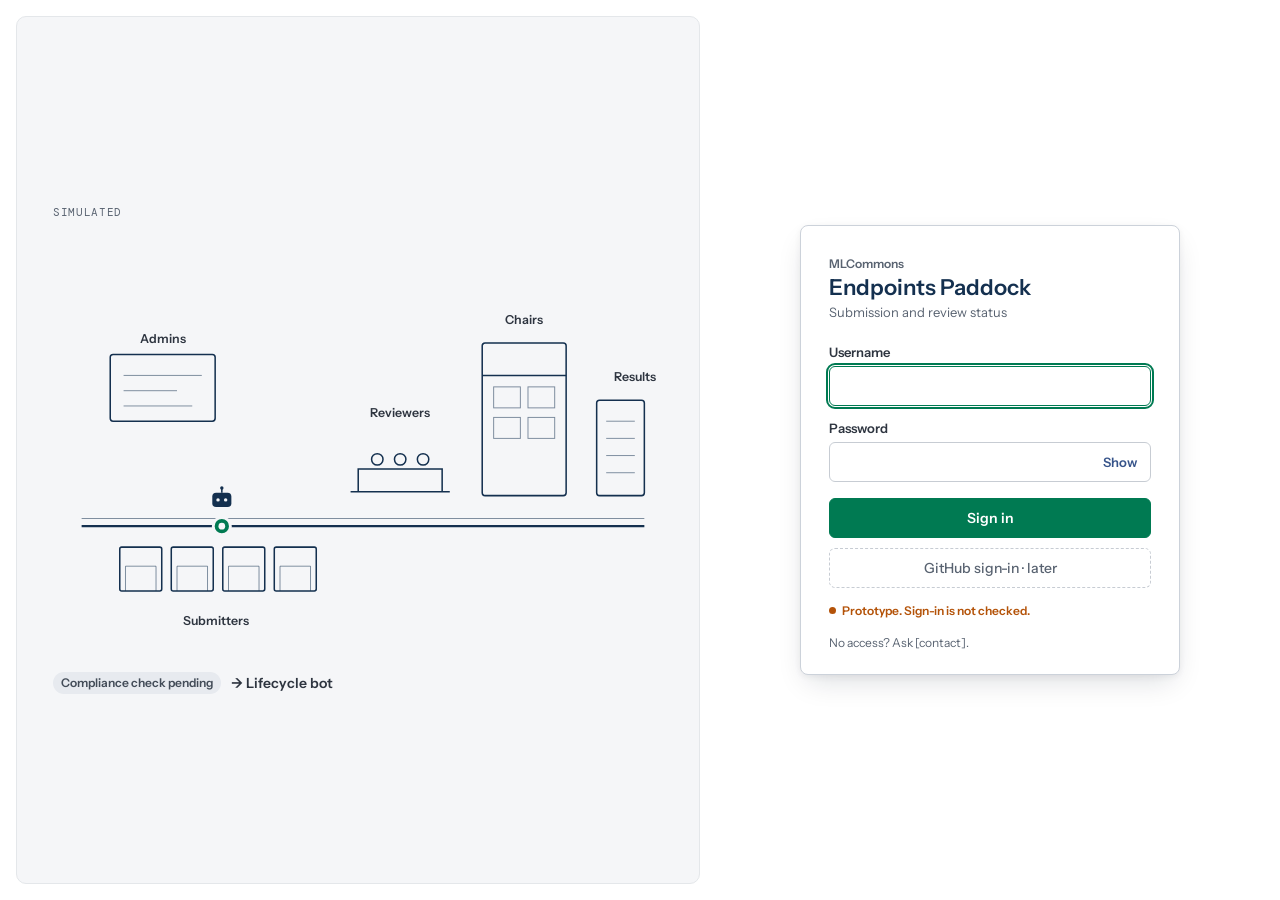
==== commit c2f7f540: "Paddock map sign-in page as the first page index.html is now the Endpoints Paddock sign-in page (a U" ====
--- a/docs/index.html
+++ b/docs/index.html
@@ -1,102 +1,161 @@
 <!doctype html>
 <html lang="en">
 <head>
-  <meta charset="utf-8">
-  <meta name="viewport" content="width=device-width, initial-scale=1">
-  <title>Endpoints Review Status</title>
-  <meta name="description" content="Read-only view of MLCommons Endpoints submissions in review. Prototype with simulated data.">
-  <script>
-    // Apply the theme before first paint (same cookie as the results visualizer).
-    (function () {
-      try {
-        var m = document.cookie.match(/(?:^|; )theme=([^;]*)/);
-        var t = m ? m[1] : null;
-        var dark = t === 'dark' || (!t && window.matchMedia('(prefers-color-scheme: dark)').matches);
-        if (dark) document.documentElement.classList.add('dark');
-      } catch (e) { /* ignore */ }
-    })();
-  </script>
-  <link rel="preconnect" href="https://fonts.googleapis.com">
-  <link rel="preconnect" href="https://fonts.gstatic.com" crossorigin>
-  <link href="https://fonts.googleapis.com/css2?family=DM+Mono:wght@400;500&family=Instrument+Sans:wght@400..700&display=swap" rel="stylesheet">
-  <script>
-    // If a module fails to load (e.g. a cached old file next to a new one), say so instead of
-    // leaving the page blank. Plain text here: copy.js may be the file that failed.
-    window.addEventListener('load', function () {
-      if (window.reviewStatusReady) return;
-      var n = document.getElementById('load-error');
-      if (n) n.hidden = false;
-    });
-  </script>
-  <link rel="stylesheet" href="v/b0006a42f2/styles.css">
-  <script type="module" src="v/b0006a42f2/js/app.js"></script>
+<meta charset="utf-8">
+<meta name="viewport" content="width=device-width, initial-scale=1">
+<title>Endpoints Paddock</title>
+<meta name="description" content="Sign-in page for Endpoints Paddock. Prototype with simulated data; sign-in is not checked.">
+<script>
+  // Apply the theme before first paint (same cookie as the status page).
+  (function () {
+    try {
+      var m = document.cookie.match(/(?:^|; )theme=([^;]*)/);
+      if (m && (m[1] === 'dark' || m[1] === 'light')) document.documentElement.setAttribute('data-theme', m[1]);
+    } catch (e) { /* ignore */ }
+  })();
+</script>
+<link rel="preconnect" href="https://fonts.googleapis.com">
+<link rel="preconnect" href="https://fonts.gstatic.com" crossorigin>
+<link rel="stylesheet" href="https://fonts.googleapis.com/css2?family=DM+Mono:wght@400;500&family=Instrument+Sans:wght@400..700&display=swap">
+<style>
+:root {
+  --bg: #ffffff; --bg-band: #f5f6f8; --bg-card: #ffffff; --bg-input: #ffffff;
+  --line: #e4e7ea; --line-table: #ccd2da; --line-control: #c7ccd3;
+  --text: #434c58; --text-strong: #2e3540; --text-muted: #596371;
+  --navy: #14304f; --action: #007a52; --btn: #007a52; --btn-hover: #006644; --link: #37548a; --focus: #007a52;
+  --soon: #b45309; --mint: #ccebd4;
+  --slate-fg:#434c58; --slate-bg:#e7eaef; --blue-fg:#1e40af; --blue-bg:#dbeafe; --violet-fg:#5b21b6; --violet-bg:#ede9fe;
+  --teal-fg:#0f766e; --teal-bg:#ccfbf1; --green-fg:#15803d; --green-bg:#dcfce7;
+  --shadow: 0 12px 28px -8px rgb(15 23 42 / .16), 0 2px 6px 0 rgb(15 23 42 / .06);
+  --font: 'Instrument Sans', -apple-system, BlinkMacSystemFont, 'Segoe UI', Roboto, Arial, sans-serif;
+  --mono: 'DM Mono', ui-monospace, SFMono-Regular, Menlo, Consolas, monospace;
+  color-scheme: light;
+}
+@media (prefers-color-scheme: dark) { :root:not([data-theme="light"]) { --bg:#1a2028; --bg-band:#202833; --bg-card:#2e3540; --bg-input:#262e3b;
+ --line:#434c58; --line-table:#434c58; --line-control:#566070; --text:#acb4bf; --text-strong:#ffffff; --text-muted:#a3acb8;
+ --navy:#ffffff; --action:#34d399; --link:#bed3fb; --focus:#34d399; --soon:#f1c281; --mint:#1f3a2c;
+ --slate-fg:#ccd2da; --slate-bg:#3a4350; --blue-fg:#bed3fb; --blue-bg:#1c2b4a; --violet-fg:#ddd6fe; --violet-bg:#2e2550;
+ --teal-fg:#99f6e4; --teal-bg:#12332f; --green-fg:#86efac; --green-bg:#14321f;
+ --shadow: 0 12px 28px -8px rgb(0 0 0 / .5); color-scheme: dark; } }
+:root[data-theme="dark"] { --bg:#1a2028; --bg-band:#202833; --bg-card:#2e3540; --bg-input:#262e3b;
+ --line:#434c58; --line-table:#434c58; --line-control:#566070; --text:#acb4bf; --text-strong:#ffffff; --text-muted:#a3acb8;
+ --navy:#ffffff; --action:#34d399; --link:#bed3fb; --focus:#34d399; --soon:#f1c281; --mint:#1f3a2c;
+ --slate-fg:#ccd2da; --slate-bg:#3a4350; --blue-fg:#bed3fb; --blue-bg:#1c2b4a; --violet-fg:#ddd6fe; --violet-bg:#2e2550;
+ --teal-fg:#99f6e4; --teal-bg:#12332f; --green-fg:#86efac; --green-bg:#14321f;
+ --shadow: 0 12px 28px -8px rgb(0 0 0 / .5); color-scheme: dark; }
+
+* { box-sizing: border-box; }
+body { margin: 0; background: var(--bg); color: var(--text); font-family: var(--font); font-size: 14px; line-height: 20px; -webkit-font-smoothing: antialiased;
+  padding-left: max(16px, env(safe-area-inset-left, 0px)); padding-right: max(16px, env(safe-area-inset-right, 0px)); padding-block: 16px; }
+.sim { font-family: var(--mono); font-size: 11px; letter-spacing: .06em; text-transform: uppercase; color: var(--text-muted); }
+.card { width: 100%; max-width: 380px; background: var(--bg-card); border: 1px solid var(--line-table); border-radius: 8px; padding: 28px 28px 22px; box-shadow: var(--shadow); position: relative; }
+.brand-top { display: block; font-size: 12px; font-weight: 600; color: var(--text-muted); }
+.brand-name { display: block; margin: 0; font-size: 22px; line-height: 28px; font-weight: 600; color: var(--navy); }
+.brand-sub { display: block; font-size: 13px; color: var(--text-muted); margin-bottom: 20px; }
+label { display: block; font-size: 13px; font-weight: 600; color: var(--text-strong); margin: 0 0 4px; }
+.field { margin-bottom: 12px; }
+.input { width: 100%; height: 40px; padding: 0 12px; font: inherit; color: var(--text-strong); background: var(--bg-input); border: 1px solid var(--line-control); border-radius: 6px; }
+.input:focus-visible, .input:focus { outline: 2px solid var(--focus); outline-offset: 1px; border-color: var(--focus); }
+.pw { position: relative; } .pw .input { padding-right: 64px; }
+.pw-toggle { position: absolute; right: 4px; top: 4px; height: 32px; padding: 0 10px; border: 0; background: none; color: var(--link); font: 600 13px var(--font); border-radius: 4px; cursor: pointer; }
+.btn { width: 100%; height: 40px; border-radius: 6px; font: 600 14px var(--font); display: inline-flex; align-items: center; justify-content: center; gap: 8px; }
+.btn:focus-visible, .pw-toggle:focus-visible { outline: 2px solid var(--focus); outline-offset: 2px; }
+.btn-primary { background: var(--btn); color: #fff; border: 1px solid var(--btn); margin-top: 4px; cursor: pointer; }
+.btn-primary:hover { background: var(--btn-hover); border-color: var(--btn-hover); }
+.btn-gh { margin-top: 10px; background: transparent; color: var(--text-muted); border: 1px dashed var(--line-control); cursor: not-allowed; font-weight: 500; }
+.note { margin: 14px 0 0; font-size: 12px; line-height: 18px; color: var(--text-muted); }
+.proto { color: var(--soon); font-weight: 600; display: flex; gap: 6px; align-items: baseline; }
+.proto::before { content: ''; width: 7px; height: 7px; border-radius: 50%; background: currentColor; flex: none; transform: translateY(-1px); }
+.pill { display: inline-flex; align-items: center; min-height: 22px; padding: 1px 8px; border-radius: 11px; font-size: 12px; line-height: 18px; font-weight: 600; }
+.t-slate { color: var(--slate-fg); background: var(--slate-bg); } .t-blue { color: var(--blue-fg); background: var(--blue-bg); }
+.t-violet { color: var(--violet-fg); background: var(--violet-bg); }
+.t-teal { color: var(--teal-fg); background: var(--teal-bg); } .t-green { color: var(--green-fg); background: var(--green-bg); }
+.wait { font-weight: 600; color: var(--text-strong); white-space: nowrap; }
+@media (prefers-reduced-motion: reduce) { *, *::before, *::after { animation: none !important; transition: none !important; } }
+
+.page { display: grid; grid-template-columns: minmax(0, 1.25fr) minmax(400px, 1fr); gap: 16px; min-height: calc(100vh - 32px); }
+.panel { background: var(--bg-band); border: 1px solid var(--line); border-radius: 10px; padding: 32px 36px; display: flex; flex-direction: column; justify-content: center; gap: 18px; min-width: 0; overflow: hidden; }
+.side { display: flex; align-items: center; justify-content: center; }
+@media (max-width: 760px) {
+  .page { display: flex; flex-direction: column; min-height: 0; }
+  .side { order: 1; } .panel { order: 2; padding: 18px 16px; }
+  .card { max-width: none; box-shadow: none; padding: 22px 18px 18px; }
+}
+/* Captions crossfade in one cell; only the first shows at t=0 and with reduced motion. */
+@keyframes cap0 { 0%, 12.5% { opacity: 1; } 15%, 97% { opacity: 0; } 100% { opacity: 1; } }
+@keyframes cap1 { 0%, 20% { opacity: 0; } 22.5%, 32.5% { opacity: 1; } 35%, 100% { opacity: 0; } }
+@keyframes cap2 { 0%, 40% { opacity: 0; } 42.5%, 52.5% { opacity: 1; } 55%, 100% { opacity: 0; } }
+@keyframes cap3 { 0%, 60% { opacity: 0; } 62.5%, 69.5% { opacity: 1; } 72%, 100% { opacity: 0; } }
+@keyframes cap4 { 0%, 77% { opacity: 0; } 79.5%, 94.5% { opacity: 1; } 97%, 100% { opacity: 0; } }
+
+.map { width: 100%; height: auto; max-height: calc(100vh - 220px); }
+.map .ln { fill: none; stroke: var(--navy); stroke-width: 1.6; } .map .thin { stroke-width: 1; opacity: .55; }
+.map .lane { fill: none; stroke: var(--navy); stroke-width: 2.6; }
+.map .hl { fill: var(--mint); }
+.map .lbl { fill: var(--text-strong); font: 600 13px var(--font); }
+.map .mk { fill: var(--action); stroke: var(--bg-band); stroke-width: 3; } .map .mk-in { fill: var(--bg-band); }
+.map .bot-b { fill: var(--navy); } .map .bot-e { fill: var(--bg-band); } .map .bot-l { stroke: var(--navy); stroke-width: 1.6; }
+.caps { display: grid; min-height: 30px; } .cap { grid-area: 1 / 1; margin: 0; display: flex; align-items: center; gap: 10px; flex-wrap: wrap; }
+.cap.c0 { animation: cap0 16s ease-in-out infinite; }
+.cap.c1 { animation: cap1 16s ease-in-out infinite; }
+.cap.c2 { animation: cap2 16s ease-in-out infinite; }
+.cap.c3 { animation: cap3 16s ease-in-out infinite; }
+.cap.c4 { animation: cap4 16s ease-in-out infinite; }
+.cap:not(.c0) { opacity: 0; }
+@media (max-width: 760px) { .map { max-height: none; } .map .lbl { font-size: 24px; } }
+</style>
 </head>
 <body>
-  <script>
-    // Apply the remembered "filters hidden" choice before first paint (app.js stores it).
-    try { if (localStorage.getItem('reviewStatus.filtersHidden') === '1') document.body.classList.add('filters-hidden'); } catch (e) { /* show by default */ }
-  </script>
-  <p id="load-error" class="load-error" role="alert" hidden>The page did not load. Reload it (Ctrl+Shift+R, or Cmd+Shift+R on a Mac). If it still fails, tell the page owner.</p>
-  <a class="skip" href="#main" data-copy="app.skipToList">Skip to submissions</a>
-
-  <header class="site-header">
-    <div class="brand">
-      <span class="brand-top" data-copy="app.brandTop">ML·Commons</span>
-      <span class="brand-bottom" data-copy="app.brandBottom">Review Status</span>
-    </div>
-    <div class="proto">
-      <span class="proto-note"><span class="proto-dot" aria-hidden="true"></span><span data-copy="app.prototype">Prototype. All data is simulated.</span></span>
-      <span id="as-of" class="as-of"></span>
-    </div>
-    <nav class="header-links">
-      <button type="button" id="menu-toggle" class="icon-btn only-phone" aria-expanded="false" aria-controls="hdr-links" data-copy-attr="aria-label:app.menu"><svg class="icon" viewBox="0 0 24 24" fill="none" stroke="currentColor" stroke-width="2" stroke-linecap="round" aria-hidden="true"><path d="M4 6h16M4 12h16M4 18h16"/></svg></button>
-      <span id="hdr-links" class="hdr-links">
-        <a id="source-link" class="hlink" target="_blank" rel="noopener noreferrer" hidden data-copy="app.sourceRepo">Sandbox repo</a>
-        <a id="results-link" class="hlink" target="_blank" rel="noopener noreferrer" data-copy="app.resultsLink">Endpoints results</a>
-      </span>
-      <button type="button" id="theme-toggle" class="icon-btn" data-copy-attr="aria-label:app.themeToggle"></button>
-    </nav>
-  </header>
-
-  <div id="notes" class="notes"></div>
-  <p id="load-status" class="load-status" role="status"></p>
-
-  <div class="app">
-    <aside id="filters" class="sidebar" aria-label="Filters" data-copy-attr="aria-label:filters.title">
-      <div id="filters-body"></div>
-    </aside>
-    <div id="backdrop" class="backdrop" hidden></div>
-
-    <main id="main" class="main" tabindex="-1">
-      <div id="list-view">
-        <div class="title-row">
-          <h1 class="view-heading"><span data-copy="app.suite">Endpoints</span> › <span data-copy="app.brandBottom">Review Status</span></h1>
-          <form id="search-form" class="search" role="search">
-            <label for="search" class="sr-only" data-copy="filters.search">Search</label>
-            <input id="search" type="search" class="field-control" autocomplete="off" data-copy-attr="placeholder:filters.searchPlaceholder" aria-describedby="search-help">
-            <span id="search-help" class="sr-only" data-copy="filters.searchHelp"></span>
-          </form>
-          <button type="button" id="open-filters" class="btn-pill" aria-controls="filters" aria-expanded="true">
-            <svg class="icon" viewBox="0 0 24 24" fill="none" stroke="currentColor" stroke-width="2" stroke-linecap="round" stroke-linejoin="round" aria-hidden="true"><path d="M3 5h18l-7 8v6l-4 2v-8L3 5z"/></svg>
-            <span data-copy="filters.open">Filters</span><span id="filters-count" class="count-pill"></span>
-          </button>
-          <button type="button" id="copy-link" class="btn-quiet copy-link">
-            <svg class="icon" viewBox="0 0 24 24" fill="none" stroke="currentColor" stroke-width="2" stroke-linecap="round" stroke-linejoin="round" aria-hidden="true"><path d="M10 14a4 4 0 0 0 5.7 0l3-3a4 4 0 0 0-5.7-5.7l-1 1M14 10a4 4 0 0 0-5.7 0l-3 3a4 4 0 0 0 5.7 5.7l1-1"/></svg>
-            <span data-copy="app.copyLink">Copy link to this view</span>
-          </button>
-          <span id="copy-link-status" class="meta" role="status"></span>
-        </div>
-        <div id="metrics"></div>
-        <div id="stages"></div>
-        <div class="toolbar">
-          <div id="groupbar"></div>
-          <div id="chips" class="chips"></div>
-        </div>
-        <div id="search-note"></div>
-        <div id="list"></div>
-      </div>
-      <div id="detail-view" hidden></div>
-    </main>
-  </div>
+<main class="page">
+  <section class="panel" aria-label="Paddock map">
+    <span class="sim">Simulated</span>
+    <svg class="anim map" viewBox="0 0 640 430" role="img" aria-label="A paddock: garages for submitters, pit wall for reviewers, race control for chairs, a results board. One simulated submission moves along the lane, and the place of whoever acts next lights up.">
+  <rect x="300" y="196" width="128" height="82" rx="6" class="hl" fill-opacity="0"><animate attributeName="fill-opacity" dur="16s" repeatCount="indefinite" keyTimes="0.000;0.200;0.220;0.330;0.350;1.000" values="0;0;0.9;0.9;0;0"/></rect>
+  <rect x="438" y="96" width="112" height="182" rx="6" class="hl" fill-opacity="0"><animate attributeName="fill-opacity" dur="16s" repeatCount="indefinite" keyTimes="0.000;0.400;0.420;0.530;0.550;1.000" values="0;0;0.9;0.9;0;0"/></rect>
+  <g transform="translate(70,322)"><rect width="44" height="46" rx="2" class="ln"/><path d="M6 46 V20 H38 V46" class="ln thin"/></g><g transform="translate(124,322)"><rect width="44" height="46" rx="2" class="ln"/><path d="M6 46 V20 H38 V46" class="ln thin"/></g><g transform="translate(178,322)"><rect width="44" height="46" rx="2" class="ln"/><path d="M6 46 V20 H38 V46" class="ln thin"/></g><g transform="translate(232,322)"><rect width="44" height="46" rx="2" class="ln"/><path d="M6 46 V20 H38 V46" class="ln thin"/></g>
+  <path d="M30 300 H620" class="lane"/><path d="M30 292 H620" class="ln thin"/>
+  <g transform="translate(312,214)"><path d="M0 50 H104 M8 50 V26 H96 V50" class="ln"/><circle cx="28" cy="16" r="6" class="ln"/><circle cx="52" cy="16" r="6" class="ln"/><circle cx="76" cy="16" r="6" class="ln"/></g>
+  <g transform="translate(450,108)"><rect width="88" height="160" rx="3" class="ln"/><path d="M0 34 H88" class="ln"/><rect x="12" y="46" width="28" height="22" class="ln thin"/><rect x="48" y="46" width="28" height="22" class="ln thin"/><rect x="12" y="78" width="28" height="22" class="ln thin"/><rect x="48" y="78" width="28" height="22" class="ln thin"/></g>
+  <g transform="translate(570,168)"><rect width="50" height="100" rx="3" class="ln"/><path d="M10 22 H40 M10 40 H40 M10 58 H40 M10 76 H40" class="ln thin"/></g>
+  <g transform="translate(60,120)"><rect width="110" height="70" rx="3" class="ln"/><path d="M14 22 H96 M14 38 H70 M14 54 H86" class="ln thin"/></g>
+  <text x="171" y="404" class="lbl" text-anchor="middle">Submitters</text>
+  <text x="364" y="186" class="lbl" text-anchor="middle">Reviewers</text>
+  <text x="494" y="88" class="lbl" text-anchor="middle">Chairs</text>
+  <text x="632" y="148" class="lbl" text-anchor="end">Results</text>
+  <text x="115" y="108" class="lbl" text-anchor="middle">Admins</text>
+  <g class="marker"><circle r="9" class="mk"/><circle r="3.5" class="mk-in"/>
+    <g class="bot" transform="translate(0,-26)"><path d="M0 -9 V-13" class="bot-l"/><circle cy="-14" r="1.8" class="bot-b"/><rect x="-10" y="-9" width="20" height="15" rx="4" class="bot-b"/><circle cx="-4" cy="-1.5" r="1.8" class="bot-e"/><circle cx="4" cy="-1.5" r="1.8" class="bot-e"/>
+      <animate attributeName="opacity" dur="16s" repeatCount="indefinite" keyTimes="0;0.13;0.15;0.6;0.62;0.7;0.72;0.97;1" values="1;1;0;0;1;1;0;0;1"/></g>
+    <animateMotion dur="16s" repeatCount="indefinite" path="M177 300 H595" keyPoints="0;0;0.447;0.447;0.758;0.758;0.902;0.902;1;1;0;0" keyTimes="0;0.15;0.2;0.35;0.4;0.55;0.6;0.72;0.77;0.97;0.98;1" calcMode="linear"/>
+    <animate attributeName="opacity" dur="16s" repeatCount="indefinite" keyTimes="0;0.95;0.97;0.98;1" values="1;1;0;0;1"/></g>
+</svg>
+    <div class="caps" aria-hidden="true"><p class="cap c0"><span class="pill t-slate">Compliance check pending</span><span class="wait">→ Lifecycle bot</span></p><p class="cap c1"><span class="pill t-blue">Peer review (Weeks 1–3)</span><span class="wait">→ Reviewer</span></p><p class="cap c2"><span class="pill t-violet">Objection resolution (Weeks 4–6)</span><span class="wait">→ Chair</span></p><p class="cap c3"><span class="pill t-teal">Finalized, waiting to publish</span><span class="wait">→ Lifecycle bot</span></p><p class="cap c4"><span class="pill t-green">Published</span><span class="wait">→ Nobody</span></p></div>
+  </section>
+  <section class="side"><form class="card" id="signin" action="status.html" method="get" novalidate>
+  <span class="brand-top">MLCommons</span>
+  <h1 class="brand-name">Endpoints Paddock</h1>
+  <span class="brand-sub">Submission and review status</span>
+  <div class="field"><label for="username">Username</label><input class="input" id="username" autocomplete="username" autofocus></div>
+  <div class="field"><label for="password">Password</label><div class="pw"><input class="input" id="password" type="password" autocomplete="current-password">
+    <button type="button" class="pw-toggle" id="pw-toggle" aria-controls="password" aria-pressed="false">Show</button></div></div>
+  <button type="submit" class="btn btn-primary" id="signin-btn">Sign in</button>
+  <button type="button" class="btn btn-gh" id="github-btn" disabled>GitHub sign-in · later</button>
+  <p class="note proto">Prototype. Sign-in is not checked.</p>
+  <p class="note">No access? Ask [contact].</p>
+</form></section>
+</main>
+<script>
+(function () {
+  var f = document.getElementById('signin'), pw = document.getElementById('password'), t = document.getElementById('pw-toggle');
+  // Nothing is checked: go to the status page, keeping any link state (e.g. an old shared ?sub=… link).
+  f.addEventListener('submit', function (e) { e.preventDefault(); location.href = 'status.html' + location.search + location.hash; });
+  t.addEventListener('click', function () { var show = pw.type === 'password'; pw.type = show ? 'text' : 'password'; t.textContent = show ? 'Hide' : 'Show'; t.setAttribute('aria-pressed', String(show)); });
+  var u = document.getElementById('username'); if (u) u.focus({ preventScroll: true });
+  // SVG (SMIL) motion follows the reduced-motion setting too: hold the first frame.
+  var mq = window.matchMedia('(prefers-reduced-motion: reduce)');
+  function apply() { document.querySelectorAll('svg.anim').forEach(function (s) { if (mq.matches) { s.pauseAnimations(); s.setCurrentTime(0); } else s.unpauseAnimations(); }); }
+  apply(); if (mq.addEventListener) mq.addEventListener('change', apply);
+})();
+</script>
 </body>
 </html>
